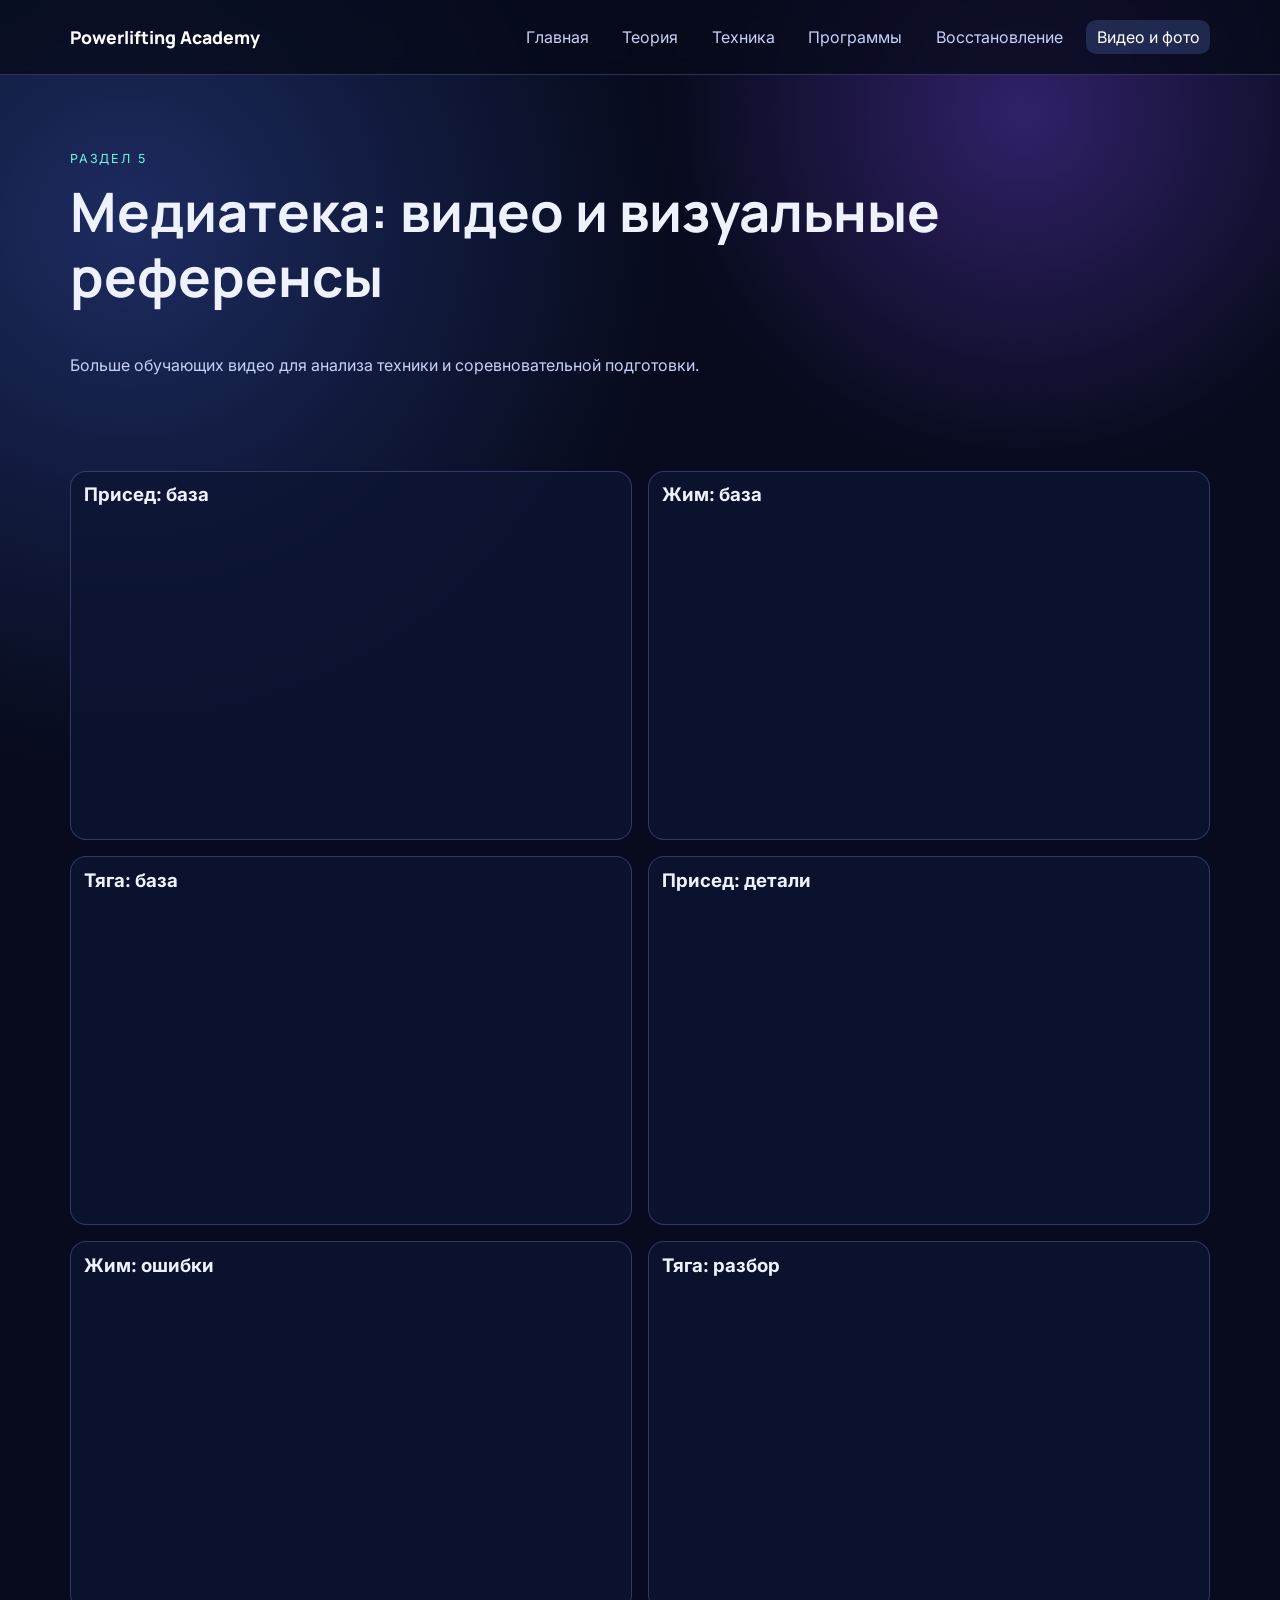
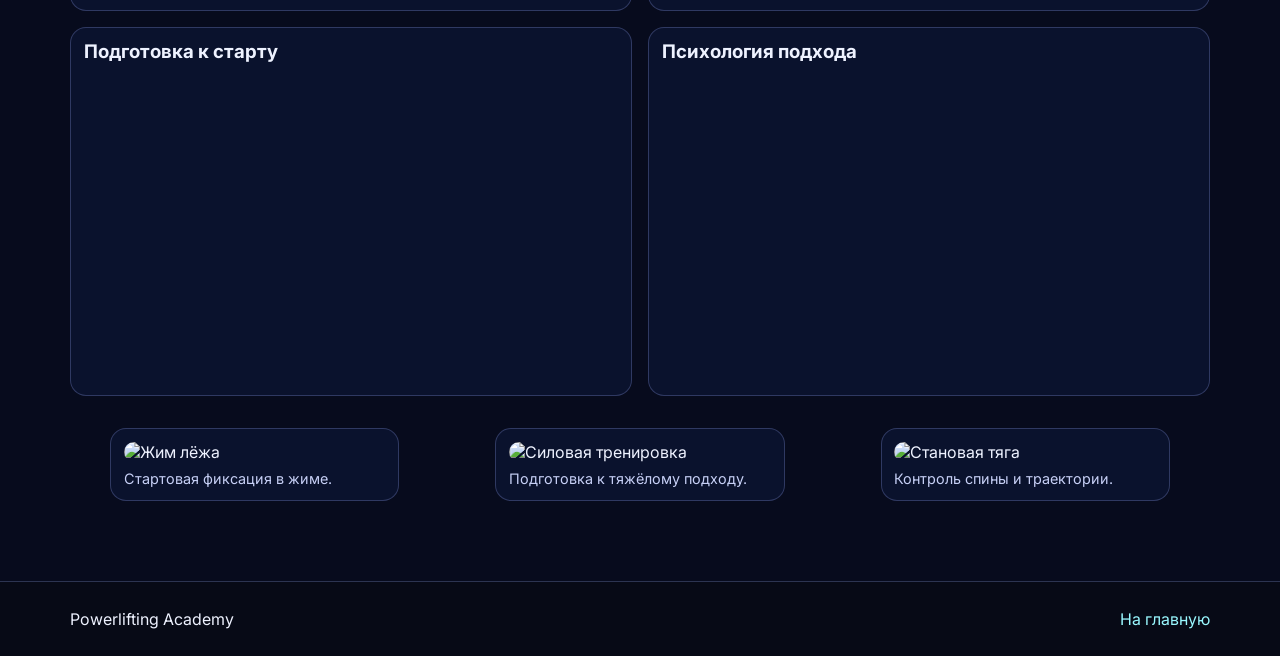
==== media.html @ afe111d2 "Transform site into colorful multi-page powerlifting guide" ====
<!doctype html>
<html lang="ru">
  <head>
    <meta charset="UTF-8" /><meta name="viewport" content="width=device-width, initial-scale=1.0" />
    <title>Powerlifting Academy — Видео и фото</title>
    <link rel="preconnect" href="https://fonts.googleapis.com" /><link rel="preconnect" href="https://fonts.gstatic.com" crossorigin />
    <link href="https://fonts.googleapis.com/css2?family=Inter:wght@400;500;600;700;800&family=Manrope:wght@700;800&display=swap" rel="stylesheet" />
    <link rel="stylesheet" href="styles.css" />
  </head>
  <body>
    <div class="bg-orb orb-1"></div><div class="bg-orb orb-3"></div>
    <header class="site-header"><div class="container nav-wrap"><a class="logo" href="index.html">Powerlifting Academy</a><button id="menuToggle" class="menu-toggle">☰</button><nav id="mainNav" class="main-nav"><a href="index.html">Главная</a><a href="theory.html">Теория</a><a href="technique.html">Техника</a><a href="programs.html">Программы</a><a href="recovery.html">Восстановление</a><a class="active" href="media.html">Видео и фото</a></nav></div></header>
    <main class="page-main"><section class="page-hero"><div class="container"><p class="eyebrow">Раздел 5</p><h1>Медиатека: видео и визуальные референсы</h1><p class="lead">Больше обучающих видео для анализа техники и соревновательной подготовки.</p></div></section>
      <section class="section"><div class="container"><div class="video-grid">
        <article class="video-card"><h3>Присед: база</h3><div class="video-wrapper"><iframe src="https://www.youtube.com/embed/aclHkVaku9U" allowfullscreen></iframe></div></article>
        <article class="video-card"><h3>Жим: база</h3><div class="video-wrapper"><iframe src="https://www.youtube.com/embed/rT7DgCr-3pg" allowfullscreen></iframe></div></article>
        <article class="video-card"><h3>Тяга: база</h3><div class="video-wrapper"><iframe src="https://www.youtube.com/embed/p2OPUi4xGrM" allowfullscreen></iframe></div></article>
        <article class="video-card"><h3>Присед: детали</h3><div class="video-wrapper"><iframe src="https://www.youtube.com/embed/Uv_DKDl7EjA" allowfullscreen></iframe></div></article>
        <article class="video-card"><h3>Жим: ошибки</h3><div class="video-wrapper"><iframe src="https://www.youtube.com/embed/vthMCtgVtFw" allowfullscreen></iframe></div></article>
        <article class="video-card"><h3>Тяга: разбор</h3><div class="video-wrapper"><iframe src="https://www.youtube.com/embed/wYREQkVtvEc" allowfullscreen></iframe></div></article>
        <article class="video-card"><h3>Подготовка к старту</h3><div class="video-wrapper"><iframe src="https://www.youtube.com/embed/J8l5v8MRTvA" allowfullscreen></iframe></div></article>
        <article class="video-card"><h3>Психология подхода</h3><div class="video-wrapper"><iframe src="https://www.youtube.com/embed/FWizDhYjGsc" allowfullscreen></iframe></div></article>
      </div>
      <div class="image-grid">
        <figure class="image-card"><img src="https://images.unsplash.com/photo-1579758629938-03607ccdbaba?auto=format&fit=crop&w=1200&q=80" alt="Жим лёжа" /><figcaption>Стартовая фиксация в жиме.</figcaption></figure>
        <figure class="image-card"><img src="https://images.unsplash.com/photo-1517836357463-d25dfeac3438?auto=format&fit=crop&w=1200&q=80" alt="Силовая тренировка" /><figcaption>Подготовка к тяжёлому подходу.</figcaption></figure>
        <figure class="image-card"><img src="https://images.unsplash.com/photo-1534258936925-c58bed479fcb?auto=format&fit=crop&w=1200&q=80" alt="Становая тяга" /><figcaption>Контроль спины и траектории.</figcaption></figure>
      </div></div></section>
    </main>
    <footer class="site-footer"><div class="container footer-wrap"><p>Powerlifting Academy</p><a href="index.html">На главную</a></div></footer><script src="script.js"></script>
  </body>
</html>
---- styles.css ----
:root {
  --bg: #070b1d;
  --bg-2: #101a3f;
  --text: #eef2ff;
  --muted: #c7d0f6;
  --line: rgba(156, 177, 255, 0.25);
  --brand: #73f5e1;
  --brand2: #a184ff;
  --brand3: #63b2ff;
  --card: rgba(13, 22, 52, 0.72);
}

* { box-sizing: border-box; }
html, body {
  margin: 0;
  padding: 0;
  font-family: Inter, system-ui, sans-serif;
  color: var(--text);
  background:
    radial-gradient(1200px circle at 10% 10%, #1d2b60 0%, transparent 45%),
    radial-gradient(900px circle at 80% 5%, #312168 0%, transparent 40%),
    var(--bg);
}

.bg-orb {
  position: fixed;
  z-index: -1;
  border-radius: 50%;
  filter: blur(30px);
  opacity: 0.45;
}
.orb-1 { width: 320px; height: 320px; background: #33d3ff; top: -90px; left: -80px; }
.orb-2 { width: 260px; height: 260px; background: #8d6dff; bottom: 8%; right: -60px; }
.orb-3 { width: 220px; height: 220px; background: #46f5a8; top: 35%; left: 72%; }

.container { width: min(1140px, 92vw); margin: 0 auto; }

.site-header {
  position: sticky;
  top: 0;
  z-index: 100;
  background: rgba(6, 10, 24, 0.75);
  backdrop-filter: blur(10px);
  border-bottom: 1px solid var(--line);
}
.nav-wrap { min-height: 74px; display: flex; align-items: center; justify-content: space-between; gap: 1rem; }
.logo { color: #fff; text-decoration: none; font-family: Manrope, Inter, sans-serif; font-size: 1.1rem; font-weight: 800; }
.main-nav { display: flex; gap: .8rem; }
.main-nav a {
  color: var(--muted);
  text-decoration: none;
  padding: .45rem .65rem;
  border-radius: 10px;
  transition: .2s;
}
.main-nav a:hover, .main-nav a.active { color: #fff; background: rgba(115, 157, 255, 0.2); }

.menu-toggle { display: none; border: 1px solid var(--line); background: transparent; color: #fff; border-radius: 10px; padding: .35rem .55rem; }

h1,h2,h3 { margin-top: 0; line-height: 1.2; }
h1 { font-size: clamp(2rem, 5vw, 3.4rem); font-family: Manrope, Inter, sans-serif; }
h2 { font-size: clamp(1.55rem, 3vw, 2.2rem); margin-bottom: 1rem; }

.hero { padding: 5.6rem 0 4rem; }
.hero-content {
  background: linear-gradient(120deg, rgba(15, 24, 55, 0.88), rgba(13, 18, 42, 0.84));
  border: 1px solid var(--line);
  border-radius: 24px;
  padding: clamp(1.2rem, 3vw, 2.2rem);
  box-shadow: 0 20px 50px rgba(0, 0, 0, 0.35);
}
.eyebrow { color: var(--brand); text-transform: uppercase; letter-spacing: 1.8px; font-size: .78rem; }
.lead { color: var(--muted); max-width: 880px; }
.hero-cta { display: flex; flex-wrap: wrap; gap: .8rem; margin: 1.2rem 0; }
.btn { text-decoration: none; border-radius: 999px; padding: .76rem 1rem; font-weight: 700; }
.btn-primary { color: #071225; background: linear-gradient(90deg, var(--brand), #8ef7ff); }
.btn-secondary { color: #fff; background: linear-gradient(90deg, var(--brand2), var(--brand3)); }

.pill-row { display: flex; flex-wrap: wrap; gap: .55rem; }
.pill-row span {
  border: 1px solid var(--line);
  background: rgba(16, 26, 63, 0.7);
  border-radius: 999px;
  padding: .4rem .65rem;
  color: #d8e3ff;
  font-size: .86rem;
}

.section { padding: 4rem 0; }
.section-soft {
  background: linear-gradient(180deg, rgba(18, 29, 67, 0.55), rgba(11, 18, 45, 0.45));
  border-top: 1px solid var(--line);
  border-bottom: 1px solid var(--line);
}

.grid { display: grid; gap: 1rem; }
.cards-2 { grid-template-columns: repeat(2, minmax(0, 1fr)); }
.cards-3 { grid-template-columns: repeat(3, minmax(0, 1fr)); }
.split { display: grid; grid-template-columns: 1.2fr 1fr; gap: 1rem; }

.card {
  background: var(--card);
  border: 1px solid var(--line);
  border-radius: 18px;
  padding: 1rem;
}
.card p, .card li { color: #d5deff; }
.card ul, .card ol { margin: 0; padding-left: 1.15rem; }
.gradient-a { background: linear-gradient(145deg, rgba(54, 130, 255, .28), rgba(22, 29, 60, .82)); }
.gradient-b { background: linear-gradient(145deg, rgba(182, 98, 255, .3), rgba(22, 29, 60, .82)); }
.gradient-c { background: linear-gradient(145deg, rgba(60, 226, 189, .28), rgba(22, 29, 60, .82)); }
.text-link { color: #8deeff; text-decoration: none; font-weight: 700; }

.page-main { padding-top: 1rem; }
.page-hero { padding: 3rem 0 1rem; }

.timeline { display: grid; grid-template-columns: repeat(2, minmax(0,1fr)); gap: .9rem; }
.timeline > div {
  border: 1px solid var(--line);
  background: rgba(15, 24, 52, 0.76);
  border-radius: 16px;
  padding: .9rem;
}

.video-grid { display: grid; grid-template-columns: repeat(2, minmax(0,1fr)); gap: 1rem; margin-bottom: 1rem; }
.video-card, .image-card { background: var(--card); border: 1px solid var(--line); border-radius: 16px; padding: .8rem; }
.video-wrapper { aspect-ratio: 16/9; overflow: hidden; border-radius: 12px; }
.video-wrapper iframe { width: 100%; height: 100%; border: 0; }
.image-grid { display: grid; grid-template-columns: repeat(3, minmax(0,1fr)); gap: 1rem; }
.image-card img { width: 100%; height: 220px; object-fit: cover; border-radius: 10px; }
.image-card figcaption { color: var(--muted); margin-top: .5rem; font-size: .9rem; }

.media-preview img { border-radius: 12px; max-width: 100%; }
.media-preview figcaption { color: var(--muted); margin-top: .5rem; }

.site-footer { border-top: 1px solid var(--line); background: rgba(7, 10, 22, .9); }
.footer-wrap { min-height: 74px; display: flex; align-items: center; justify-content: space-between; gap: .6rem; }
.footer-wrap a { color: #99f8ff; text-decoration: none; }

@media (max-width: 980px) {
  .cards-3, .image-grid { grid-template-columns: 1fr 1fr; }
  .split { grid-template-columns: 1fr; }
}
@media (max-width: 760px) {
  .menu-toggle { display: inline-flex; }
  .main-nav {
    display: none;
    position: absolute;
    top: 74px;
    left: 0;
    right: 0;
    flex-direction: column;
    background: rgba(6, 10, 24, 0.96);
    border-bottom: 1px solid var(--line);
    padding: .9rem 4vw;
  }
  .main-nav.open { display: flex; }
  .cards-2, .cards-3, .timeline, .video-grid, .image-grid { grid-template-columns: 1fr; }
  .section { padding: 3.1rem 0; }
}
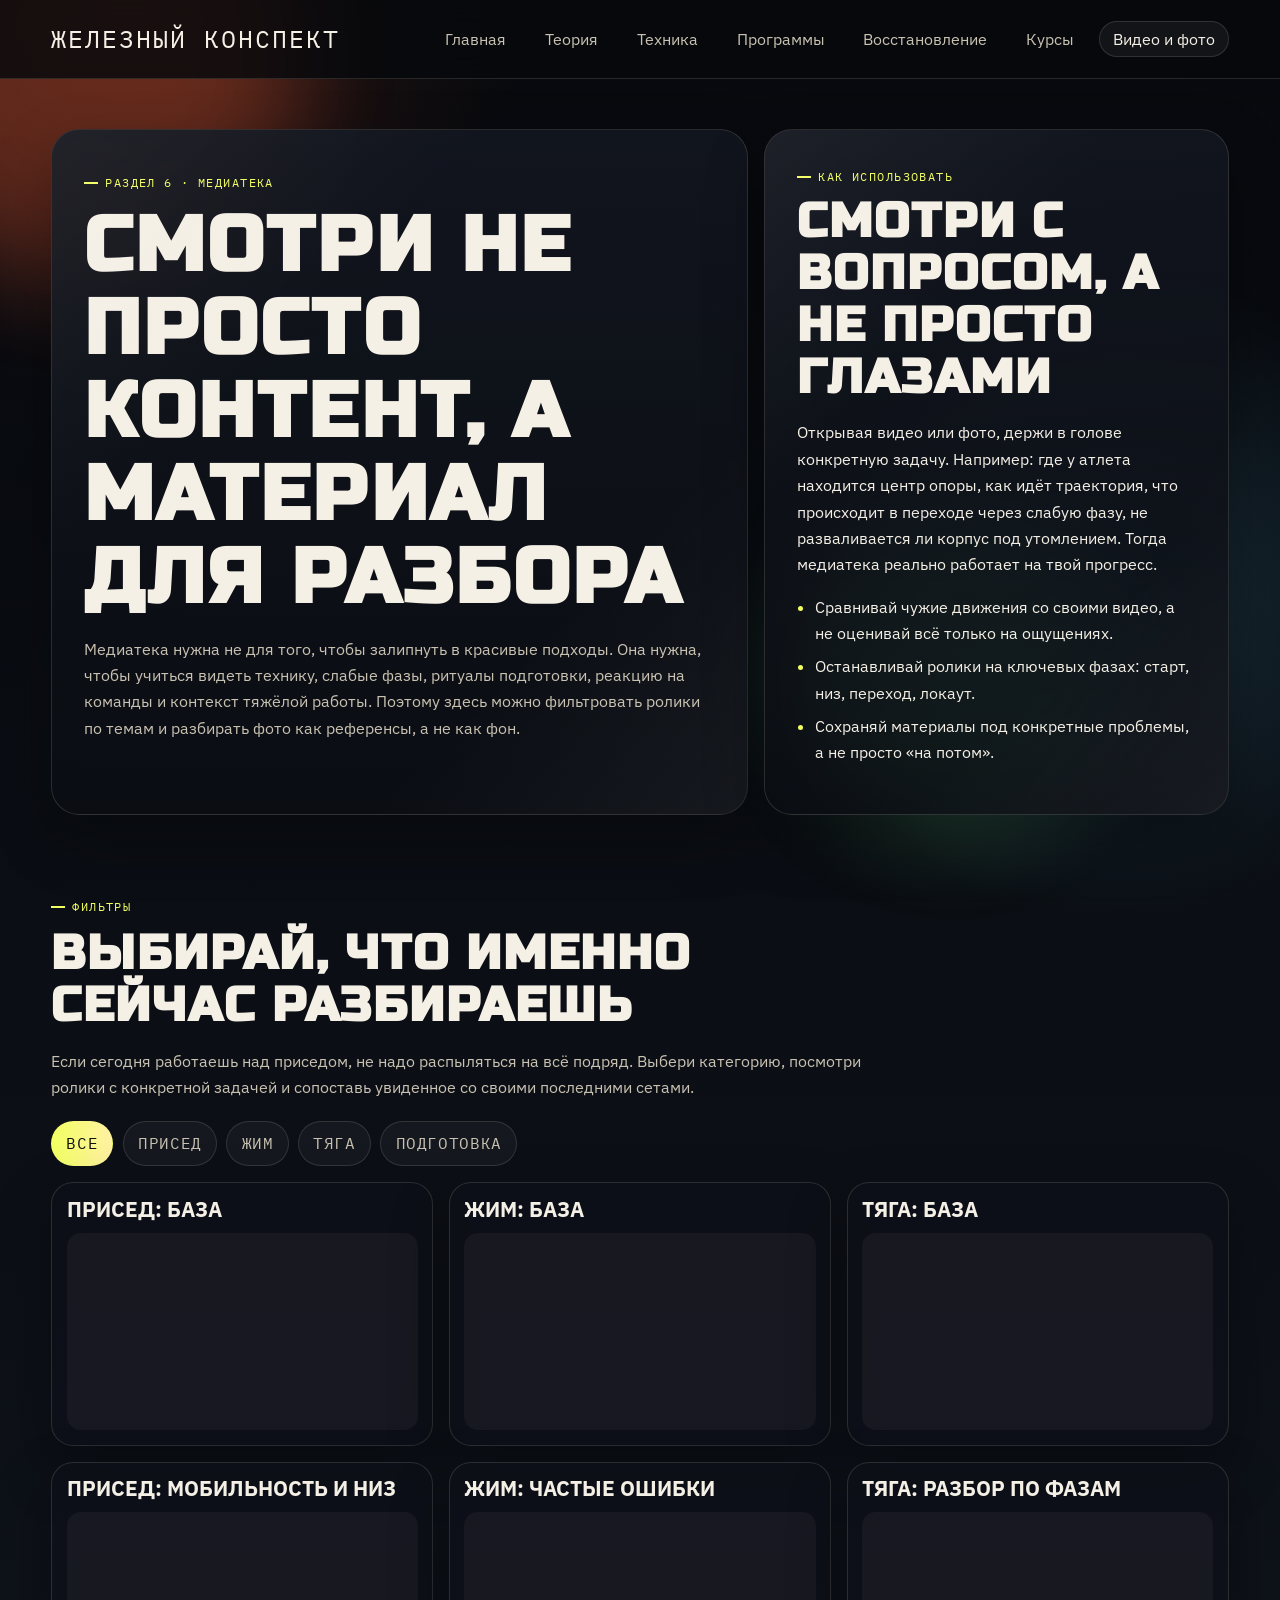
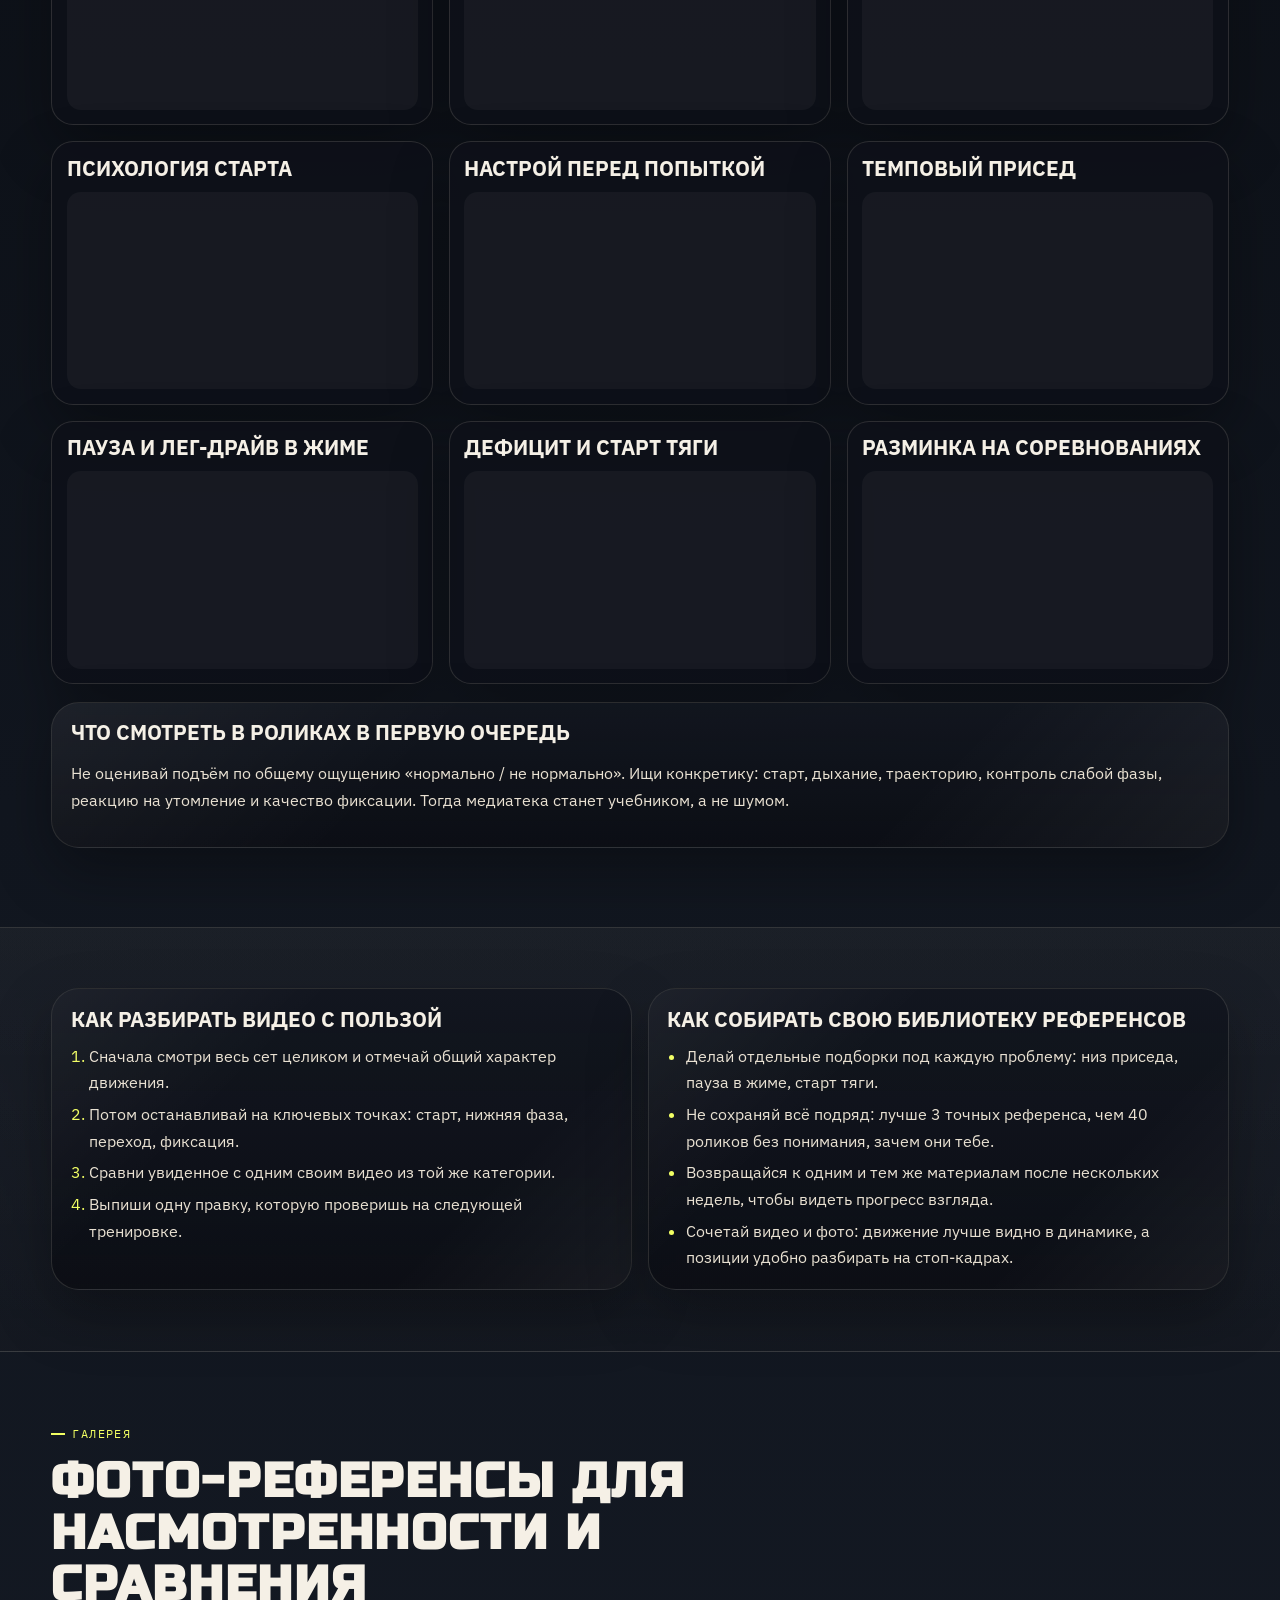
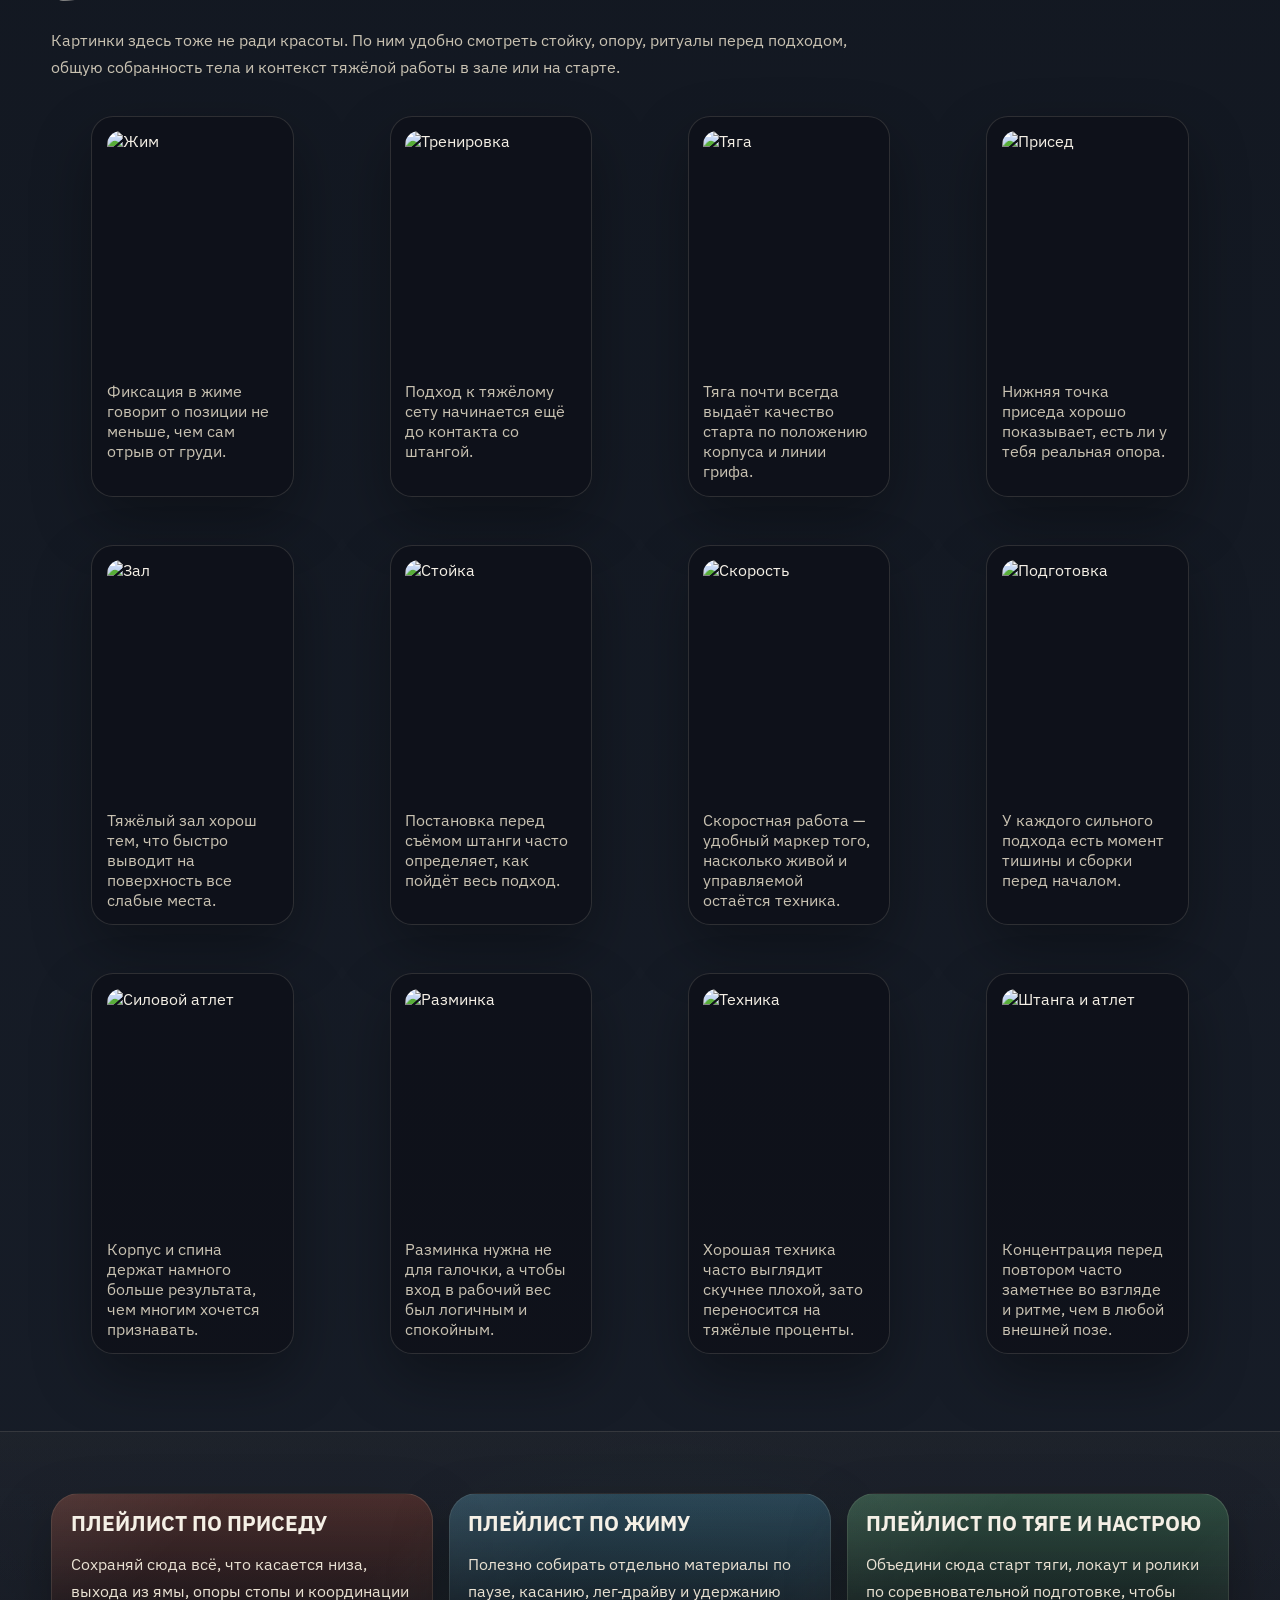
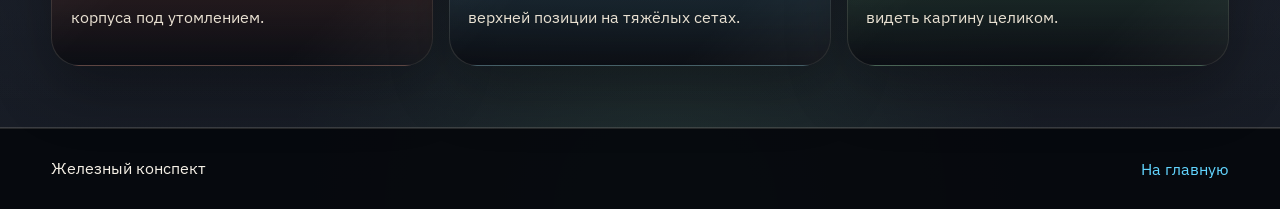
==== commit 83edbc96: "Add rich interactivity and animations across multi-page site" ====
--- a/media.html
+++ b/media.html
@@ -1,32 +1,195 @@
-<!doctype html>
+﻿<!doctype html>
 <html lang="ru">
   <head>
-    <meta charset="UTF-8" /><meta name="viewport" content="width=device-width, initial-scale=1.0" />
-    <title>Powerlifting Academy — Видео и фото</title>
-    <link rel="preconnect" href="https://fonts.googleapis.com" /><link rel="preconnect" href="https://fonts.gstatic.com" crossorigin />
-    <link href="https://fonts.googleapis.com/css2?family=Inter:wght@400;500;600;700;800&family=Manrope:wght@700;800&display=swap" rel="stylesheet" />
+    <meta charset="UTF-8" />
+    <meta name="viewport" content="width=device-width, initial-scale=1.0" />
+    <title>Железный конспект - Медиатека</title>
+    <meta
+      name="description"
+      content="Большая медиатека по пауэрлифтингу: фильтруемые видео, галерея референсов и подсказки, как смотреть материалы с пользой."
+    />
+    <link rel="preconnect" href="https://fonts.googleapis.com" />
+    <link rel="preconnect" href="https://fonts.gstatic.com" crossorigin />
+    <link
+      href="https://fonts.googleapis.com/css2?family=IBM+Plex+Mono:wght@400;500;700&family=IBM+Plex+Sans:wght@400;500;600;700&family=Russo+One&display=swap"
+      rel="stylesheet"
+    />
     <link rel="stylesheet" href="styles.css" />
   </head>
-  <body>
-    <div class="bg-orb orb-1"></div><div class="bg-orb orb-3"></div>
-    <header class="site-header"><div class="container nav-wrap"><a class="logo" href="index.html">Powerlifting Academy</a><button id="menuToggle" class="menu-toggle">☰</button><nav id="mainNav" class="main-nav"><a href="index.html">Главная</a><a href="theory.html">Теория</a><a href="technique.html">Техника</a><a href="programs.html">Программы</a><a href="recovery.html">Восстановление</a><a class="active" href="media.html">Видео и фото</a></nav></div></header>
-    <main class="page-main"><section class="page-hero"><div class="container"><p class="eyebrow">Раздел 5</p><h1>Медиатека: видео и визуальные референсы</h1><p class="lead">Больше обучающих видео для анализа техники и соревновательной подготовки.</p></div></section>
-      <section class="section"><div class="container"><div class="video-grid">
-        <article class="video-card"><h3>Присед: база</h3><div class="video-wrapper"><iframe src="https://www.youtube.com/embed/aclHkVaku9U" allowfullscreen></iframe></div></article>
-        <article class="video-card"><h3>Жим: база</h3><div class="video-wrapper"><iframe src="https://www.youtube.com/embed/rT7DgCr-3pg" allowfullscreen></iframe></div></article>
-        <article class="video-card"><h3>Тяга: база</h3><div class="video-wrapper"><iframe src="https://www.youtube.com/embed/p2OPUi4xGrM" allowfullscreen></iframe></div></article>
-        <article class="video-card"><h3>Присед: детали</h3><div class="video-wrapper"><iframe src="https://www.youtube.com/embed/Uv_DKDl7EjA" allowfullscreen></iframe></div></article>
-        <article class="video-card"><h3>Жим: ошибки</h3><div class="video-wrapper"><iframe src="https://www.youtube.com/embed/vthMCtgVtFw" allowfullscreen></iframe></div></article>
-        <article class="video-card"><h3>Тяга: разбор</h3><div class="video-wrapper"><iframe src="https://www.youtube.com/embed/wYREQkVtvEc" allowfullscreen></iframe></div></article>
-        <article class="video-card"><h3>Подготовка к старту</h3><div class="video-wrapper"><iframe src="https://www.youtube.com/embed/J8l5v8MRTvA" allowfullscreen></iframe></div></article>
-        <article class="video-card"><h3>Психология подхода</h3><div class="video-wrapper"><iframe src="https://www.youtube.com/embed/FWizDhYjGsc" allowfullscreen></iframe></div></article>
+  <body data-page="media">
+    <div class="scroll-progress" id="scrollProgress"></div>
+    <div class="bg-orb orb-1"></div>
+    <div class="bg-orb orb-3"></div>
+
+    <header class="site-header">
+      <div class="container nav-wrap">
+        <a class="logo" href="index.html">Железный конспект</a>
+        <button id="menuToggle" class="menu-toggle" aria-label="Открыть меню" aria-expanded="false">☰</button>
+        <nav id="mainNav" class="main-nav">
+          <a href="index.html">Главная</a>
+          <a href="theory.html">Теория</a>
+          <a href="technique.html">Техника</a>
+          <a href="programs.html">Программы</a>
+          <a href="recovery.html">Восстановление</a>
+          <a href="courses.html">Курсы</a>
+          <a class="active" href="media.html">Видео и фото</a>
+        </nav>
       </div>
-      <div class="image-grid">
-        <figure class="image-card"><img src="https://images.unsplash.com/photo-1579758629938-03607ccdbaba?auto=format&fit=crop&w=1200&q=80" alt="Жим лёжа" /><figcaption>Стартовая фиксация в жиме.</figcaption></figure>
-        <figure class="image-card"><img src="https://images.unsplash.com/photo-1517836357463-d25dfeac3438?auto=format&fit=crop&w=1200&q=80" alt="Силовая тренировка" /><figcaption>Подготовка к тяжёлому подходу.</figcaption></figure>
-        <figure class="image-card"><img src="https://images.unsplash.com/photo-1534258936925-c58bed479fcb?auto=format&fit=crop&w=1200&q=80" alt="Становая тяга" /><figcaption>Контроль спины и траектории.</figcaption></figure>
-      </div></div></section>
+    </header>
+
+    <main class="page-main">
+      <section class="page-hero">
+        <div class="container split-grid">
+          <div class="hero-main reveal">
+            <p class="eyebrow">РАЗДЕЛ 6 · МЕДИАТЕКА</p>
+            <h1>Смотри не просто контент, а материал для разбора</h1>
+            <p class="lead">
+              Медиатека нужна не для того, чтобы залипнуть в красивые подходы. Она нужна, чтобы учиться видеть технику,
+              слабые фазы, ритуалы подготовки, реакцию на команды и контекст тяжёлой работы. Поэтому здесь можно фильтровать
+              ролики по темам и разбирать фото как референсы, а не как фон.
+            </p>
+          </div>
+          <aside class="hero-side reveal">
+            <span class="side-label">КАК ИСПОЛЬЗОВАТЬ</span>
+            <h2>Смотри с вопросом, а не просто глазами</h2>
+            <p>
+              Открывая видео или фото, держи в голове конкретную задачу. Например: где у атлета находится центр опоры,
+              как идёт траектория, что происходит в переходе через слабую фазу, не разваливается ли корпус под утомлением.
+              Тогда медиатека реально работает на твой прогресс.
+            </p>
+            <ul class="feature-list">
+              <li>Сравнивай чужие движения со своими видео, а не оценивай всё только на ощущениях.</li>
+              <li>Останавливай ролики на ключевых фазах: старт, низ, переход, локаут.</li>
+              <li>Сохраняй материалы под конкретные проблемы, а не просто «на потом».</li>
+            </ul>
+          </aside>
+        </div>
+      </section>
+
+      <section class="section">
+        <div class="container">
+          <div class="section-intro reveal">
+            <p class="eyebrow">ФИЛЬТРЫ</p>
+            <h2>Выбирай, что именно сейчас разбираешь</h2>
+            <p class="lead">
+              Если сегодня работаешь над приседом, не надо распыляться на всё подряд. Выбери категорию, посмотри ролики с
+              конкретной задачей и сопоставь увиденное со своими последними сетами.
+            </p>
+          </div>
+
+          <div class="tab-controls reveal">
+            <button class="filter-btn active" data-filter="all">Все</button>
+            <button class="filter-btn" data-filter="squat">Присед</button>
+            <button class="filter-btn" data-filter="bench">Жим</button>
+            <button class="filter-btn" data-filter="deadlift">Тяга</button>
+            <button class="filter-btn" data-filter="mindset">Подготовка</button>
+          </div>
+
+          <div class="video-grid">
+            <article class="video-card reveal" data-cat="squat"><h3>Присед: база</h3><div class="video-wrapper"><iframe src="https://www.youtube.com/embed/aclHkVaku9U" allowfullscreen></iframe></div></article>
+            <article class="video-card reveal" data-cat="bench"><h3>Жим: база</h3><div class="video-wrapper"><iframe src="https://www.youtube.com/embed/rT7DgCr-3pg" allowfullscreen></iframe></div></article>
+            <article class="video-card reveal" data-cat="deadlift"><h3>Тяга: база</h3><div class="video-wrapper"><iframe src="https://www.youtube.com/embed/p2OPUi4xGrM" allowfullscreen></iframe></div></article>
+            <article class="video-card reveal" data-cat="squat"><h3>Присед: мобильность и низ</h3><div class="video-wrapper"><iframe src="https://www.youtube.com/embed/Uv_DKDl7EjA" allowfullscreen></iframe></div></article>
+            <article class="video-card reveal" data-cat="bench"><h3>Жим: частые ошибки</h3><div class="video-wrapper"><iframe src="https://www.youtube.com/embed/vthMCtgVtFw" allowfullscreen></iframe></div></article>
+            <article class="video-card reveal" data-cat="deadlift"><h3>Тяга: разбор по фазам</h3><div class="video-wrapper"><iframe src="https://www.youtube.com/embed/wYREQkVtvEc" allowfullscreen></iframe></div></article>
+            <article class="video-card reveal" data-cat="mindset"><h3>Психология старта</h3><div class="video-wrapper"><iframe src="https://www.youtube.com/embed/FWizDhYjGsc" allowfullscreen></iframe></div></article>
+            <article class="video-card reveal" data-cat="mindset"><h3>Настрой перед попыткой</h3><div class="video-wrapper"><iframe src="https://www.youtube.com/embed/FWizDhYjGsc" allowfullscreen></iframe></div></article>
+            <article class="video-card reveal" data-cat="squat"><h3>Темповый присед</h3><div class="video-wrapper"><iframe src="https://www.youtube.com/embed/Uv_DKDl7EjA" allowfullscreen></iframe></div></article>
+            <article class="video-card reveal" data-cat="bench"><h3>Пауза и лег-драйв в жиме</h3><div class="video-wrapper"><iframe src="https://www.youtube.com/embed/vthMCtgVtFw" allowfullscreen></iframe></div></article>
+            <article class="video-card reveal" data-cat="deadlift"><h3>Дефицит и старт тяги</h3><div class="video-wrapper"><iframe src="https://www.youtube.com/embed/wYREQkVtvEc" allowfullscreen></iframe></div></article>
+            <article class="video-card reveal" data-cat="mindset"><h3>Разминка на соревнованиях</h3><div class="video-wrapper"><iframe src="https://www.youtube.com/embed/p2OPUi4xGrM" allowfullscreen></iframe></div></article>
+          </div>
+
+          <p id="noResults" class="no-results">Для этой категории пока нет роликов.</p>
+
+          <article class="media-highlight reveal">
+            <h3>Что смотреть в роликах в первую очередь</h3>
+            <p class="muted">
+              Не оценивай подъём по общему ощущению «нормально / не нормально». Ищи конкретику: старт, дыхание, траекторию,
+              контроль слабой фазы, реакцию на утомление и качество фиксации. Тогда медиатека станет учебником, а не шумом.
+            </p>
+          </article>
+        </div>
+      </section>
+
+      <section class="section section-soft">
+        <div class="container grid cards-2">
+          <article class="card reveal">
+            <h3>Как разбирать видео с пользой</h3>
+            <ol>
+              <li>Сначала смотри весь сет целиком и отмечай общий характер движения.</li>
+              <li>Потом останавливай на ключевых точках: старт, нижняя фаза, переход, фиксация.</li>
+              <li>Сравни увиденное с одним своим видео из той же категории.</li>
+              <li>Выпиши одну правку, которую проверишь на следующей тренировке.</li>
+            </ol>
+          </article>
+          <article class="card reveal">
+            <h3>Как собирать свою библиотеку референсов</h3>
+            <ul>
+              <li>Делай отдельные подборки под каждую проблему: низ приседа, пауза в жиме, старт тяги.</li>
+              <li>Не сохраняй всё подряд: лучше 3 точных референса, чем 40 роликов без понимания, зачем они тебе.</li>
+              <li>Возвращайся к одним и тем же материалам после нескольких недель, чтобы видеть прогресс взгляда.</li>
+              <li>Сочетай видео и фото: движение лучше видно в динамике, а позиции удобно разбирать на стоп-кадрах.</li>
+            </ul>
+          </article>
+        </div>
+      </section>
+
+      <section class="section">
+        <div class="container">
+          <div class="section-intro reveal">
+            <p class="eyebrow">ГАЛЕРЕЯ</p>
+            <h2>Фото-референсы для насмотренности и сравнения</h2>
+            <p class="lead">
+              Картинки здесь тоже не ради красоты. По ним удобно смотреть стойку, опору, ритуалы перед подходом, общую
+              собранность тела и контекст тяжёлой работы в зале или на старте.
+            </p>
+          </div>
+
+          <div class="image-grid">
+            <figure class="image-card reveal"><img class="zoomable" src="https://images.unsplash.com/photo-1579758629938-03607ccdbaba?auto=format&fit=crop&w=1200&q=80" alt="Жим" /><figcaption>Фиксация в жиме говорит о позиции не меньше, чем сам отрыв от груди.</figcaption></figure>
+            <figure class="image-card reveal"><img class="zoomable" src="https://images.unsplash.com/photo-1517836357463-d25dfeac3438?auto=format&fit=crop&w=1200&q=80" alt="Тренировка" /><figcaption>Подход к тяжёлому сету начинается ещё до контакта со штангой.</figcaption></figure>
+            <figure class="image-card reveal"><img class="zoomable" src="https://images.unsplash.com/photo-1534258936925-c58bed479fcb?auto=format&fit=crop&w=1200&q=80" alt="Тяга" /><figcaption>Тяга почти всегда выдаёт качество старта по положению корпуса и линии грифа.</figcaption></figure>
+            <figure class="image-card reveal"><img class="zoomable" src="https://images.unsplash.com/photo-1549476464-37392f717541?auto=format&fit=crop&w=1200&q=80" alt="Присед" /><figcaption>Нижняя точка приседа хорошо показывает, есть ли у тебя реальная опора.</figcaption></figure>
+            <figure class="image-card reveal"><img class="zoomable" src="https://images.unsplash.com/photo-1526506118085-60ce8714f8c5?auto=format&fit=crop&w=1200&q=80" alt="Зал" /><figcaption>Тяжёлый зал хорош тем, что быстро выводит на поверхность все слабые места.</figcaption></figure>
+            <figure class="image-card reveal"><img class="zoomable" src="https://images.unsplash.com/photo-1518611012118-696072aa579a?auto=format&fit=crop&w=1200&q=80" alt="Стойка" /><figcaption>Постановка перед съёмом штанги часто определяет, как пойдёт весь подход.</figcaption></figure>
+            <figure class="image-card reveal"><img class="zoomable" src="https://images.unsplash.com/photo-1571019614242-c5c5dee9f50b?auto=format&fit=crop&w=1200&q=80" alt="Скорость" /><figcaption>Скоростная работа — удобный маркер того, насколько живой и управляемой остаётся техника.</figcaption></figure>
+            <figure class="image-card reveal"><img class="zoomable" src="https://images.unsplash.com/photo-1434682881908-b43d0467b798?auto=format&fit=crop&w=1200&q=80" alt="Подготовка" /><figcaption>У каждого сильного подхода есть момент тишины и сборки перед началом.</figcaption></figure>
+            <figure class="image-card reveal"><img class="zoomable" src="https://images.unsplash.com/photo-1571019613454-1cb2f99b2d8b?auto=format&fit=crop&w=1200&q=80" alt="Силовой атлет" /><figcaption>Корпус и спина держат намного больше результата, чем многим хочется признавать.</figcaption></figure>
+            <figure class="image-card reveal"><img class="zoomable" src="https://images.unsplash.com/photo-1517964603305-11c0f6f66012?auto=format&fit=crop&w=1200&q=80" alt="Разминка" /><figcaption>Разминка нужна не для галочки, а чтобы вход в рабочий вес был логичным и спокойным.</figcaption></figure>
+            <figure class="image-card reveal"><img class="zoomable" src="https://images.unsplash.com/photo-1517838277536-f5f99be501cd?auto=format&fit=crop&w=1200&q=80" alt="Техника" /><figcaption>Хорошая техника часто выглядит скучнее плохой, зато переносится на тяжёлые проценты.</figcaption></figure>
+            <figure class="image-card reveal"><img class="zoomable" src="https://images.unsplash.com/photo-1546483875-ad9014c88eba?auto=format&fit=crop&w=1200&q=80" alt="Штанга и атлет" /><figcaption>Концентрация перед повтором часто заметнее во взгляде и ритме, чем в любой внешней позе.</figcaption></figure>
+          </div>
+        </div>
+      </section>
+
+      <section class="section section-soft">
+        <div class="container grid cards-3">
+          <article class="card reveal gradient-a">
+            <h3>Плейлист по приседу</h3>
+            <p>Сохраняй сюда всё, что касается низа, выхода из ямы, опоры стопы и координации корпуса под утомлением.</p>
+          </article>
+          <article class="card reveal gradient-b">
+            <h3>Плейлист по жиму</h3>
+            <p>Полезно собирать отдельно материалы по паузе, касанию, лег-драйву и удержанию верхней позиции на тяжёлых сетах.</p>
+          </article>
+          <article class="card reveal gradient-c">
+            <h3>Плейлист по тяге и настрою</h3>
+            <p>Объедини сюда старт тяги, локаут и ролики по соревновательной подготовке, чтобы видеть картину целиком.</p>
+          </article>
+        </div>
+      </section>
     </main>
-    <footer class="site-footer"><div class="container footer-wrap"><p>Powerlifting Academy</p><a href="index.html">На главную</a></div></footer><script src="script.js"></script>
+
+    <footer class="site-footer">
+      <div class="container footer-wrap">
+        <p>Железный конспект</p>
+        <a href="index.html">На главную</a>
+      </div>
+    </footer>
+
+    <button id="toTopBtn" class="to-top" aria-label="Наверх">↑</button>
+    <div id="lightbox" class="lightbox" aria-hidden="true"><img id="lightboxImg" alt="preview" /></div>
+    <script src="script.js"></script>
   </body>
 </html>
--- a/styles.css
+++ b/styles.css
@@ -1,160 +1,894 @@
-:root {
-  --bg: #070b1d;
-  --bg-2: #101a3f;
-  --text: #eef2ff;
-  --muted: #c7d0f6;
-  --line: rgba(156, 177, 255, 0.25);
-  --brand: #73f5e1;
-  --brand2: #a184ff;
-  --brand3: #63b2ff;
-  --card: rgba(13, 22, 52, 0.72);
-}
-
-* { box-sizing: border-box; }
-html, body {
+﻿:root {
+  --bg-0: #07090d;
+  --bg-1: #11161f;
+  --bg-2: #171d28;
+  --paper: #f5f0e6;
+  --muted: #c9c2b2;
+  --line: rgba(255, 245, 220, 0.13);
+  --line-strong: rgba(255, 245, 220, 0.24);
+  --accent: #ff6237;
+  --accent-2: #f2ff62;
+  --accent-3: #62d5ff;
+  --accent-4: #7cff9c;
+  --panel: rgba(14, 17, 25, 0.82);
+  --panel-soft: rgba(20, 24, 34, 0.62);
+  --shadow: 0 24px 60px rgba(0, 0, 0, 0.32);
+}
+
+* {
+  box-sizing: border-box;
+}
+
+html,
+body {
   margin: 0;
   padding: 0;
-  font-family: Inter, system-ui, sans-serif;
-  color: var(--text);
+}
+
+html {
+  scroll-behavior: smooth;
+}
+
+body {
+  position: relative;
+  overflow-x: hidden;
+  font-family: 'IBM Plex Sans', 'Segoe UI', sans-serif;
+  color: var(--paper);
   background:
-    radial-gradient(1200px circle at 10% 10%, #1d2b60 0%, transparent 45%),
-    radial-gradient(900px circle at 80% 5%, #312168 0%, transparent 40%),
-    var(--bg);
+    radial-gradient(900px circle at 10% 0%, rgba(255, 98, 55, 0.16), transparent 44%),
+    radial-gradient(780px circle at 88% 12%, rgba(98, 213, 255, 0.16), transparent 42%),
+    radial-gradient(840px circle at 52% 100%, rgba(124, 255, 156, 0.12), transparent 46%),
+    linear-gradient(180deg, var(--bg-0), var(--bg-1) 48%, var(--bg-2));
+}
+
+body::before {
+  content: '';
+  position: fixed;
+  inset: 0;
+  pointer-events: none;
+  background:
+    linear-gradient(rgba(255, 255, 255, 0.03) 1px, transparent 1px),
+    linear-gradient(90deg, rgba(255, 255, 255, 0.03) 1px, transparent 1px);
+  background-size: 34px 34px;
+  mask-image: linear-gradient(180deg, rgba(0, 0, 0, 0.68), transparent 94%);
+  opacity: 0.34;
+}
+
+body::after {
+  content: '';
+  position: fixed;
+  inset: 0;
+  pointer-events: none;
+  background: linear-gradient(120deg, transparent 0%, rgba(255, 255, 255, 0.02) 48%, transparent 100%);
+  opacity: 0.3;
+}
+
+img {
+  display: block;
+  max-width: 100%;
+}
+
+iframe {
+  display: block;
+}
+
+a {
+  color: inherit;
+}
+
+p,
+li,
+label,
+summary,
+input,
+select,
+button {
+  font-size: 1rem;
+  line-height: 1.65;
+}
+
+.container {
+  width: min(1180px, 92vw);
+  margin: 0 auto;
+}
+
+.scroll-progress {
+  position: fixed;
+  inset: 0 auto auto 0;
+  width: 0;
+  height: 4px;
+  background: linear-gradient(90deg, var(--accent), var(--accent-2), var(--accent-3));
+  z-index: 140;
+  transition: width 0.08s linear;
 }
 
 .bg-orb {
   position: fixed;
+  border-radius: 50%;
+  filter: blur(50px);
+  opacity: 0.32;
+  pointer-events: none;
   z-index: -1;
-  border-radius: 50%;
-  filter: blur(30px);
-  opacity: 0.45;
-}
-.orb-1 { width: 320px; height: 320px; background: #33d3ff; top: -90px; left: -80px; }
-.orb-2 { width: 260px; height: 260px; background: #8d6dff; bottom: 8%; right: -60px; }
-.orb-3 { width: 220px; height: 220px; background: #46f5a8; top: 35%; left: 72%; }
-
-.container { width: min(1140px, 92vw); margin: 0 auto; }
+  transition: transform 0.2s linear;
+}
+
+.orb-1 {
+  top: -140px;
+  left: -120px;
+  width: 420px;
+  height: 420px;
+  background: rgba(255, 98, 55, 0.9);
+}
+
+.orb-2 {
+  top: 16%;
+  right: -120px;
+  width: 360px;
+  height: 360px;
+  background: rgba(98, 213, 255, 0.86);
+}
+
+.orb-3 {
+  bottom: 8%;
+  left: 62%;
+  width: 320px;
+  height: 320px;
+  background: rgba(124, 255, 156, 0.78);
+}
 
 .site-header {
   position: sticky;
   top: 0;
-  z-index: 100;
-  background: rgba(6, 10, 24, 0.75);
-  backdrop-filter: blur(10px);
+  z-index: 130;
   border-bottom: 1px solid var(--line);
-}
-.nav-wrap { min-height: 74px; display: flex; align-items: center; justify-content: space-between; gap: 1rem; }
-.logo { color: #fff; text-decoration: none; font-family: Manrope, Inter, sans-serif; font-size: 1.1rem; font-weight: 800; }
-.main-nav { display: flex; gap: .8rem; }
+  background: rgba(7, 9, 13, 0.82);
+  backdrop-filter: blur(14px);
+}
+
+.nav-wrap {
+  position: relative;
+  min-height: 78px;
+  display: flex;
+  align-items: center;
+  justify-content: space-between;
+  gap: 1rem;
+}
+
+.logo {
+  text-decoration: none;
+  font-family: 'Russo One', 'IBM Plex Sans', sans-serif;
+  text-transform: uppercase;
+  letter-spacing: 0.08em;
+  font-size: clamp(1.15rem, 2.6vw, 1.55rem);
+}
+
+.main-nav {
+  display: flex;
+  align-items: center;
+  gap: 0.7rem;
+}
+
 .main-nav a {
+  text-decoration: none;
   color: var(--muted);
+  border: 1px solid transparent;
+  border-radius: 999px;
+  padding: 0.46rem 0.8rem;
+  transition: 0.22s ease;
+}
+
+.main-nav a:hover,
+.main-nav a.active {
+  color: var(--paper);
+  border-color: var(--line);
+  background: rgba(255, 255, 255, 0.05);
+}
+
+.menu-toggle {
+  display: none;
+  border: 1px solid var(--line);
+  border-radius: 12px;
+  background: rgba(255, 255, 255, 0.05);
+  color: var(--paper);
+  padding: 0.34rem 0.62rem;
+  cursor: pointer;
+}
+
+h1,
+h2,
+h3 {
+  margin-top: 0;
+  margin-bottom: 0.75rem;
+  line-height: 1.08;
+  text-transform: uppercase;
+}
+
+h1,
+h2 {
+  font-family: 'Russo One', 'IBM Plex Sans', sans-serif;
+  letter-spacing: 0.04em;
+}
+
+h1 {
+  font-size: clamp(2.5rem, 6vw, 4.9rem);
+}
+
+h2 {
+  font-size: clamp(1.8rem, 4vw, 3rem);
+}
+
+h3 {
+  font-size: clamp(1.05rem, 2.5vw, 1.34rem);
+}
+
+.eyebrow,
+.side-label,
+.tiny-label,
+.pill-row span,
+.filter-btn,
+.btn,
+.logo,
+summary {
+  font-family: 'IBM Plex Mono', 'Consolas', monospace;
+}
+
+.eyebrow,
+.side-label,
+.tiny-label {
+  display: inline-flex;
+  align-items: center;
+  gap: 0.45rem;
+  margin-bottom: 0.75rem;
+  color: var(--accent-2);
+  letter-spacing: 0.12em;
+  text-transform: uppercase;
+  font-size: 0.74rem;
+}
+
+.eyebrow::before,
+.side-label::before,
+.tiny-label::before {
+  content: '';
+  width: 14px;
+  height: 2px;
+  background: currentColor;
+}
+
+.lead,
+.muted {
+  color: var(--muted);
+}
+
+.hero {
+  padding: 4.4rem 0 2.5rem;
+}
+
+.hero-shell,
+.split-grid {
+  display: grid;
+  gap: 1rem;
+  grid-template-columns: minmax(0, 1.35fr) minmax(280px, 0.9fr);
+}
+
+.hero-main,
+.hero-side,
+.card,
+.stat-card,
+.media-highlight {
+  position: relative;
+  overflow: hidden;
+  border: 1px solid var(--line);
+  border-radius: 28px;
+  background: linear-gradient(180deg, rgba(18, 22, 31, 0.94), rgba(11, 13, 19, 0.82));
+  box-shadow: var(--shadow);
+}
+
+.hero-main,
+.hero-side {
+  padding: clamp(1.2rem, 3vw, 2rem);
+}
+
+.hero-main::before,
+.hero-side::before,
+.card::before,
+.stat-card::before,
+.media-highlight::before {
+  content: '';
+  position: absolute;
+  inset: 0;
+  background: linear-gradient(135deg, rgba(255, 255, 255, 0.05), transparent 32%, transparent 72%, rgba(255, 255, 255, 0.05));
+  pointer-events: none;
+}
+
+.hero-main h1 span,
+.section-title span,
+.card h3 span {
+  color: var(--accent-2);
+}
+
+.hero-cta {
+  display: flex;
+  flex-wrap: wrap;
+  gap: 0.75rem;
+  margin: 1.25rem 0 1rem;
+}
+
+.btn {
+  display: inline-flex;
+  align-items: center;
+  justify-content: center;
+  border: 0;
+  border-radius: 999px;
   text-decoration: none;
-  padding: .45rem .65rem;
-  border-radius: 10px;
-  transition: .2s;
-}
-.main-nav a:hover, .main-nav a.active { color: #fff; background: rgba(115, 157, 255, 0.2); }
-
-.menu-toggle { display: none; border: 1px solid var(--line); background: transparent; color: #fff; border-radius: 10px; padding: .35rem .55rem; }
-
-h1,h2,h3 { margin-top: 0; line-height: 1.2; }
-h1 { font-size: clamp(2rem, 5vw, 3.4rem); font-family: Manrope, Inter, sans-serif; }
-h2 { font-size: clamp(1.55rem, 3vw, 2.2rem); margin-bottom: 1rem; }
-
-.hero { padding: 5.6rem 0 4rem; }
-.hero-content {
-  background: linear-gradient(120deg, rgba(15, 24, 55, 0.88), rgba(13, 18, 42, 0.84));
+  text-transform: uppercase;
+  letter-spacing: 0.06em;
+  font-weight: 700;
+  padding: 0.84rem 1.16rem;
+  cursor: pointer;
+  transition: transform 0.2s ease, box-shadow 0.2s ease;
+}
+
+.btn:hover {
+  transform: translateY(-2px);
+  box-shadow: 0 12px 24px rgba(0, 0, 0, 0.22);
+}
+
+.btn-primary {
+  color: #111;
+  background: linear-gradient(90deg, var(--accent-2), #fff19f);
+}
+
+.btn-secondary {
+  color: var(--paper);
+  background: linear-gradient(90deg, var(--accent), #ff8d52);
+}
+
+.btn-ghost {
+  border: 1px solid var(--line-strong);
+  background: rgba(255, 255, 255, 0.04);
+}
+
+.pill-row,
+.tag-row {
+  display: flex;
+  flex-wrap: wrap;
+  gap: 0.6rem;
+}
+
+.pill-row span,
+.tag-row span {
+  display: inline-flex;
+  align-items: center;
+  gap: 0.38rem;
   border: 1px solid var(--line);
-  border-radius: 24px;
-  padding: clamp(1.2rem, 3vw, 2.2rem);
-  box-shadow: 0 20px 50px rgba(0, 0, 0, 0.35);
-}
-.eyebrow { color: var(--brand); text-transform: uppercase; letter-spacing: 1.8px; font-size: .78rem; }
-.lead { color: var(--muted); max-width: 880px; }
-.hero-cta { display: flex; flex-wrap: wrap; gap: .8rem; margin: 1.2rem 0; }
-.btn { text-decoration: none; border-radius: 999px; padding: .76rem 1rem; font-weight: 700; }
-.btn-primary { color: #071225; background: linear-gradient(90deg, var(--brand), #8ef7ff); }
-.btn-secondary { color: #fff; background: linear-gradient(90deg, var(--brand2), var(--brand3)); }
-
-.pill-row { display: flex; flex-wrap: wrap; gap: .55rem; }
-.pill-row span {
+  border-radius: 999px;
+  padding: 0.46rem 0.74rem;
+  background: rgba(255, 255, 255, 0.04);
+  color: #f0eada;
+  font-size: 0.86rem;
+}
+
+.pill-row b {
+  color: var(--accent-3);
+}
+
+.hero-note,
+.side-quote,
+.quote-line {
   border: 1px solid var(--line);
-  background: rgba(16, 26, 63, 0.7);
-  border-radius: 999px;
-  padding: .4rem .65rem;
-  color: #d8e3ff;
-  font-size: .86rem;
-}
-
-.section { padding: 4rem 0; }
+  border-radius: 20px;
+  padding: 0.95rem 1rem;
+  background: rgba(255, 255, 255, 0.04);
+}
+
+.hero-note {
+  margin-top: 1rem;
+  color: #f4efde;
+  transition: opacity 0.24s ease, transform 0.24s ease;
+}
+
+.hero-note.is-swapping {
+  opacity: 0.5;
+  transform: translateY(4px);
+}
+
+.side-quote {
+  margin-top: 1rem;
+  color: var(--accent-3);
+}
+
+.page-main {
+  padding-top: 0.6rem;
+}
+
+.page-hero {
+  padding: 2.5rem 0 0.6rem;
+}
+
+.section {
+  padding: 3.8rem 0;
+}
+
 .section-soft {
-  background: linear-gradient(180deg, rgba(18, 29, 67, 0.55), rgba(11, 18, 45, 0.45));
+  position: relative;
   border-top: 1px solid var(--line);
   border-bottom: 1px solid var(--line);
-}
-
-.grid { display: grid; gap: 1rem; }
-.cards-2 { grid-template-columns: repeat(2, minmax(0, 1fr)); }
-.cards-3 { grid-template-columns: repeat(3, minmax(0, 1fr)); }
-.split { display: grid; grid-template-columns: 1.2fr 1fr; gap: 1rem; }
-
-.card {
-  background: var(--card);
+  background:
+    linear-gradient(180deg, rgba(255, 255, 255, 0.04), rgba(255, 255, 255, 0.02)),
+    linear-gradient(180deg, rgba(18, 22, 31, 0.48), rgba(11, 13, 19, 0.3));
+}
+
+.section-intro {
+  max-width: 840px;
+  margin-bottom: 1.25rem;
+}
+
+.grid {
+  display: grid;
+  gap: 1rem;
+}
+
+.cards-2 {
+  grid-template-columns: repeat(2, minmax(0, 1fr));
+}
+
+.cards-3 {
+  grid-template-columns: repeat(3, minmax(0, 1fr));
+}
+
+.cards-4,
+.stats-grid {
+  display: grid;
+  gap: 1rem;
+  grid-template-columns: repeat(4, minmax(0, 1fr));
+}
+
+.card,
+.stat-card,
+.media-highlight {
+  padding: 1.15rem;
+}
+
+.card p,
+.card li,
+.stat-card p,
+.media-highlight p,
+details p,
+label,
+summary {
+  color: #e9e1d2;
+}
+
+.card ul,
+.card ol,
+.stat-card ul,
+.stat-card ol {
+  margin: 0;
+  padding-left: 1.15rem;
+}
+
+.card li + li,
+.stat-card li + li,
+.faq-list details p,
+.timeline-item li + li {
+  margin-top: 0.34rem;
+}
+
+.gradient-a {
+  background: linear-gradient(180deg, rgba(255, 98, 55, 0.2), rgba(11, 13, 19, 0.92));
+}
+
+.gradient-b {
+  background: linear-gradient(180deg, rgba(98, 213, 255, 0.2), rgba(11, 13, 19, 0.92));
+}
+
+.gradient-c {
+  background: linear-gradient(180deg, rgba(124, 255, 156, 0.2), rgba(11, 13, 19, 0.92));
+}
+
+.gradient-d {
+  background: linear-gradient(180deg, rgba(242, 255, 98, 0.14), rgba(11, 13, 19, 0.92));
+}
+
+.stack-form {
+  display: grid;
+  gap: 0.75rem;
+}
+
+.stack-form label {
+  display: grid;
+  gap: 0.36rem;
+}
+
+.stack-form input,
+.stack-form select {
+  width: 100%;
   border: 1px solid var(--line);
+  border-radius: 14px;
+  padding: 0.78rem 0.82rem;
+  background: rgba(255, 255, 255, 0.05);
+  color: var(--paper);
+}
+
+.stack-form input:focus,
+.stack-form select:focus {
+  outline: 2px solid rgba(98, 213, 255, 0.32);
+  outline-offset: 1px;
+}
+
+.tab-controls {
+  display: flex;
+  flex-wrap: wrap;
+  gap: 0.6rem;
+  margin-bottom: 1rem;
+}
+
+.filter-btn {
+  border: 1px solid var(--line);
+  border-radius: 999px;
+  padding: 0.54rem 0.88rem;
+  background: rgba(255, 255, 255, 0.04);
+  color: var(--muted);
+  text-transform: uppercase;
+  letter-spacing: 0.04em;
+  cursor: pointer;
+  transition: 0.22s ease;
+}
+
+.filter-btn.active,
+.filter-btn:hover {
+  color: #111;
+  border-color: transparent;
+  background: linear-gradient(90deg, var(--accent-2), #fff1a2);
+}
+
+.tab-panel {
+  display: none;
+}
+
+.tab-panel.active {
+  display: block;
+  animation: fadeUp 0.4s ease;
+}
+
+.feature-list {
+  display: grid;
+  gap: 0.42rem;
+  padding-left: 1.12rem;
+}
+
+.feature-list li::marker,
+.card ul li::marker,
+.card ol li::marker {
+  color: var(--accent-2);
+}
+
+.data-grid,
+.quote-grid,
+.timeline,
+.route-grid,
+.info-grid {
+  display: grid;
+  gap: 1rem;
+}
+
+.data-grid,
+.route-grid {
+  grid-template-columns: repeat(3, minmax(0, 1fr));
+}
+
+.quote-grid,
+.info-grid {
+  grid-template-columns: repeat(2, minmax(0, 1fr));
+}
+
+.timeline {
+  grid-template-columns: repeat(4, minmax(0, 1fr));
+}
+
+.timeline-item {
+  position: relative;
+  min-height: 100%;
+}
+
+.timeline-item strong,
+.stat-card strong {
+  display: inline-block;
+  margin-bottom: 0.75rem;
+  font-family: 'Russo One', 'IBM Plex Sans', sans-serif;
+  letter-spacing: 0.04em;
+}
+
+.stat-card strong {
+  font-size: clamp(1.8rem, 4vw, 2.5rem);
+  color: var(--accent-2);
+}
+
+.timeline-item strong {
+  font-size: 1.08rem;
+}
+
+.timeline-item .tiny-label {
+  color: var(--accent-3);
+}
+
+.check-grid {
+  display: grid;
+  grid-template-columns: repeat(2, minmax(0, 1fr));
+  gap: 0.7rem;
+}
+
+.check-grid label {
+  display: flex;
+  gap: 0.55rem;
+  align-items: flex-start;
+  border: 1px solid var(--line);
+  border-radius: 16px;
+  padding: 0.78rem 0.82rem;
+  background: rgba(255, 255, 255, 0.04);
+}
+
+.check-grid input {
+  margin-top: 0.28rem;
+}
+
+.video-grid {
+  display: grid;
+  grid-template-columns: repeat(3, minmax(0, 1fr));
+  gap: 1rem;
+}
+
+.video-grid.video-grid-compact {
+  grid-template-columns: repeat(2, minmax(0, 1fr));
+}
+
+.video-card,
+.image-card,
+.note-tile,
+.quote-tile {
+  border: 1px solid var(--line);
+  border-radius: 22px;
+  background: var(--panel);
+  box-shadow: var(--shadow);
+}
+
+.video-card,
+.image-card,
+.note-tile,
+.quote-tile {
+  padding: 0.9rem;
+}
+
+.video-wrapper {
+  aspect-ratio: 16 / 9;
+  overflow: hidden;
+  border-radius: 14px;
+  background: rgba(255, 255, 255, 0.04);
+}
+
+.video-wrapper iframe {
+  width: 100%;
+  height: 100%;
+  border: 0;
+}
+
+.image-grid {
+  display: grid;
+  grid-template-columns: repeat(4, minmax(0, 1fr));
+  gap: 1rem;
+}
+
+.image-card img {
+  width: 100%;
+  height: 240px;
+  object-fit: cover;
+  border-radius: 14px;
+  cursor: zoom-in;
+}
+
+.image-card figcaption {
+  margin-top: 0.62rem;
+  color: var(--muted);
+}
+
+.media-highlight {
+  margin: 1.1rem 0;
+}
+
+.no-results {
+  display: none;
+  margin-top: 0.7rem;
+  color: #ffd8bf;
+}
+
+.no-results.show {
+  display: block;
+}
+
+.faq-list {
+  display: grid;
+  gap: 0.9rem;
+}
+
+details.card summary {
+  cursor: pointer;
+  color: var(--paper);
+}
+
+details[open] summary {
+  margin-bottom: 0.75rem;
+}
+
+.reveal {
+  opacity: 0;
+  transform: translateY(24px) scale(0.985);
+  transition: 0.58s ease;
+}
+
+.reveal.visible {
+  opacity: 1;
+  transform: translateY(0) scale(1);
+}
+
+.to-top {
+  position: fixed;
+  right: 18px;
+  bottom: 18px;
+  width: 46px;
+  height: 46px;
+  border: 1px solid var(--line);
+  border-radius: 50%;
+  color: var(--paper);
+  background: rgba(7, 9, 13, 0.88);
+  cursor: pointer;
+  opacity: 0;
+  pointer-events: none;
+  z-index: 120;
+  transition: 0.24s ease;
+}
+
+.to-top.show {
+  opacity: 1;
+  pointer-events: auto;
+}
+
+.lightbox {
+  position: fixed;
+  inset: 0;
+  display: grid;
+  place-items: center;
+  background: rgba(0, 0, 0, 0.88);
+  opacity: 0;
+  pointer-events: none;
+  z-index: 150;
+  transition: 0.2s ease;
+}
+
+.lightbox.show {
+  opacity: 1;
+  pointer-events: auto;
+}
+
+.lightbox img {
+  max-width: min(94vw, 1180px);
+  max-height: 88vh;
   border-radius: 18px;
-  padding: 1rem;
-}
-.card p, .card li { color: #d5deff; }
-.card ul, .card ol { margin: 0; padding-left: 1.15rem; }
-.gradient-a { background: linear-gradient(145deg, rgba(54, 130, 255, .28), rgba(22, 29, 60, .82)); }
-.gradient-b { background: linear-gradient(145deg, rgba(182, 98, 255, .3), rgba(22, 29, 60, .82)); }
-.gradient-c { background: linear-gradient(145deg, rgba(60, 226, 189, .28), rgba(22, 29, 60, .82)); }
-.text-link { color: #8deeff; text-decoration: none; font-weight: 700; }
-
-.page-main { padding-top: 1rem; }
-.page-hero { padding: 3rem 0 1rem; }
-
-.timeline { display: grid; grid-template-columns: repeat(2, minmax(0,1fr)); gap: .9rem; }
-.timeline > div {
-  border: 1px solid var(--line);
-  background: rgba(15, 24, 52, 0.76);
-  border-radius: 16px;
-  padding: .9rem;
-}
-
-.video-grid { display: grid; grid-template-columns: repeat(2, minmax(0,1fr)); gap: 1rem; margin-bottom: 1rem; }
-.video-card, .image-card { background: var(--card); border: 1px solid var(--line); border-radius: 16px; padding: .8rem; }
-.video-wrapper { aspect-ratio: 16/9; overflow: hidden; border-radius: 12px; }
-.video-wrapper iframe { width: 100%; height: 100%; border: 0; }
-.image-grid { display: grid; grid-template-columns: repeat(3, minmax(0,1fr)); gap: 1rem; }
-.image-card img { width: 100%; height: 220px; object-fit: cover; border-radius: 10px; }
-.image-card figcaption { color: var(--muted); margin-top: .5rem; font-size: .9rem; }
-
-.media-preview img { border-radius: 12px; max-width: 100%; }
-.media-preview figcaption { color: var(--muted); margin-top: .5rem; }
-
-.site-footer { border-top: 1px solid var(--line); background: rgba(7, 10, 22, .9); }
-.footer-wrap { min-height: 74px; display: flex; align-items: center; justify-content: space-between; gap: .6rem; }
-.footer-wrap a { color: #99f8ff; text-decoration: none; }
-
-@media (max-width: 980px) {
-  .cards-3, .image-grid { grid-template-columns: 1fr 1fr; }
-  .split { grid-template-columns: 1fr; }
-}
+  border: 1px solid rgba(255, 255, 255, 0.22);
+}
+
+.site-footer {
+  border-top: 1px solid var(--line);
+  background: rgba(6, 8, 12, 0.92);
+}
+
+.footer-wrap {
+  min-height: 80px;
+  display: flex;
+  align-items: center;
+  justify-content: space-between;
+  gap: 1rem;
+}
+
+.footer-wrap a {
+  text-decoration: none;
+  color: var(--accent-3);
+}
+
+@keyframes fadeUp {
+  from {
+    opacity: 0;
+    transform: translateY(12px);
+  }
+
+  to {
+    opacity: 1;
+    transform: translateY(0);
+  }
+}
+
+@media (max-width: 1120px) {
+  .hero-shell,
+  .split-grid,
+  .cards-4,
+  .stats-grid,
+  .timeline,
+  .image-grid {
+    grid-template-columns: repeat(2, minmax(0, 1fr));
+  }
+
+  .video-grid,
+  .cards-3,
+  .data-grid,
+  .route-grid {
+    grid-template-columns: repeat(2, minmax(0, 1fr));
+  }
+}
+
 @media (max-width: 760px) {
-  .menu-toggle { display: inline-flex; }
+  .menu-toggle {
+    display: inline-flex;
+  }
+
   .main-nav {
     display: none;
     position: absolute;
-    top: 74px;
+    top: 78px;
     left: 0;
     right: 0;
     flex-direction: column;
-    background: rgba(6, 10, 24, 0.96);
+    align-items: flex-start;
+    padding: 0.9rem 4vw 1rem;
+    background: rgba(7, 9, 13, 0.97);
     border-bottom: 1px solid var(--line);
-    padding: .9rem 4vw;
-  }
-  .main-nav.open { display: flex; }
-  .cards-2, .cards-3, .timeline, .video-grid, .image-grid { grid-template-columns: 1fr; }
-  .section { padding: 3.1rem 0; }
-}
+  }
+
+  .main-nav.open {
+    display: flex;
+  }
+
+  .hero,
+  .section {
+    padding: 3rem 0;
+  }
+
+  .hero-shell,
+  .split-grid,
+  .cards-2,
+  .cards-3,
+  .cards-4,
+  .stats-grid,
+  .timeline,
+  .data-grid,
+  .quote-grid,
+  .route-grid,
+  .info-grid,
+  .video-grid,
+  .video-grid.video-grid-compact,
+  .image-grid,
+  .check-grid {
+    grid-template-columns: 1fr;
+  }
+
+  .hero-main,
+  .hero-side,
+  .card,
+  .stat-card,
+  .media-highlight {
+    border-radius: 22px;
+  }
+
+  .footer-wrap {
+    flex-direction: column;
+    justify-content: center;
+    text-align: center;
+    padding: 1rem 0;
+  }
+}
+
+@media (prefers-reduced-motion: reduce) {
+  * {
+    animation: none !important;
+    transition: none !important;
+    scroll-behavior: auto !important;
+  }
+}
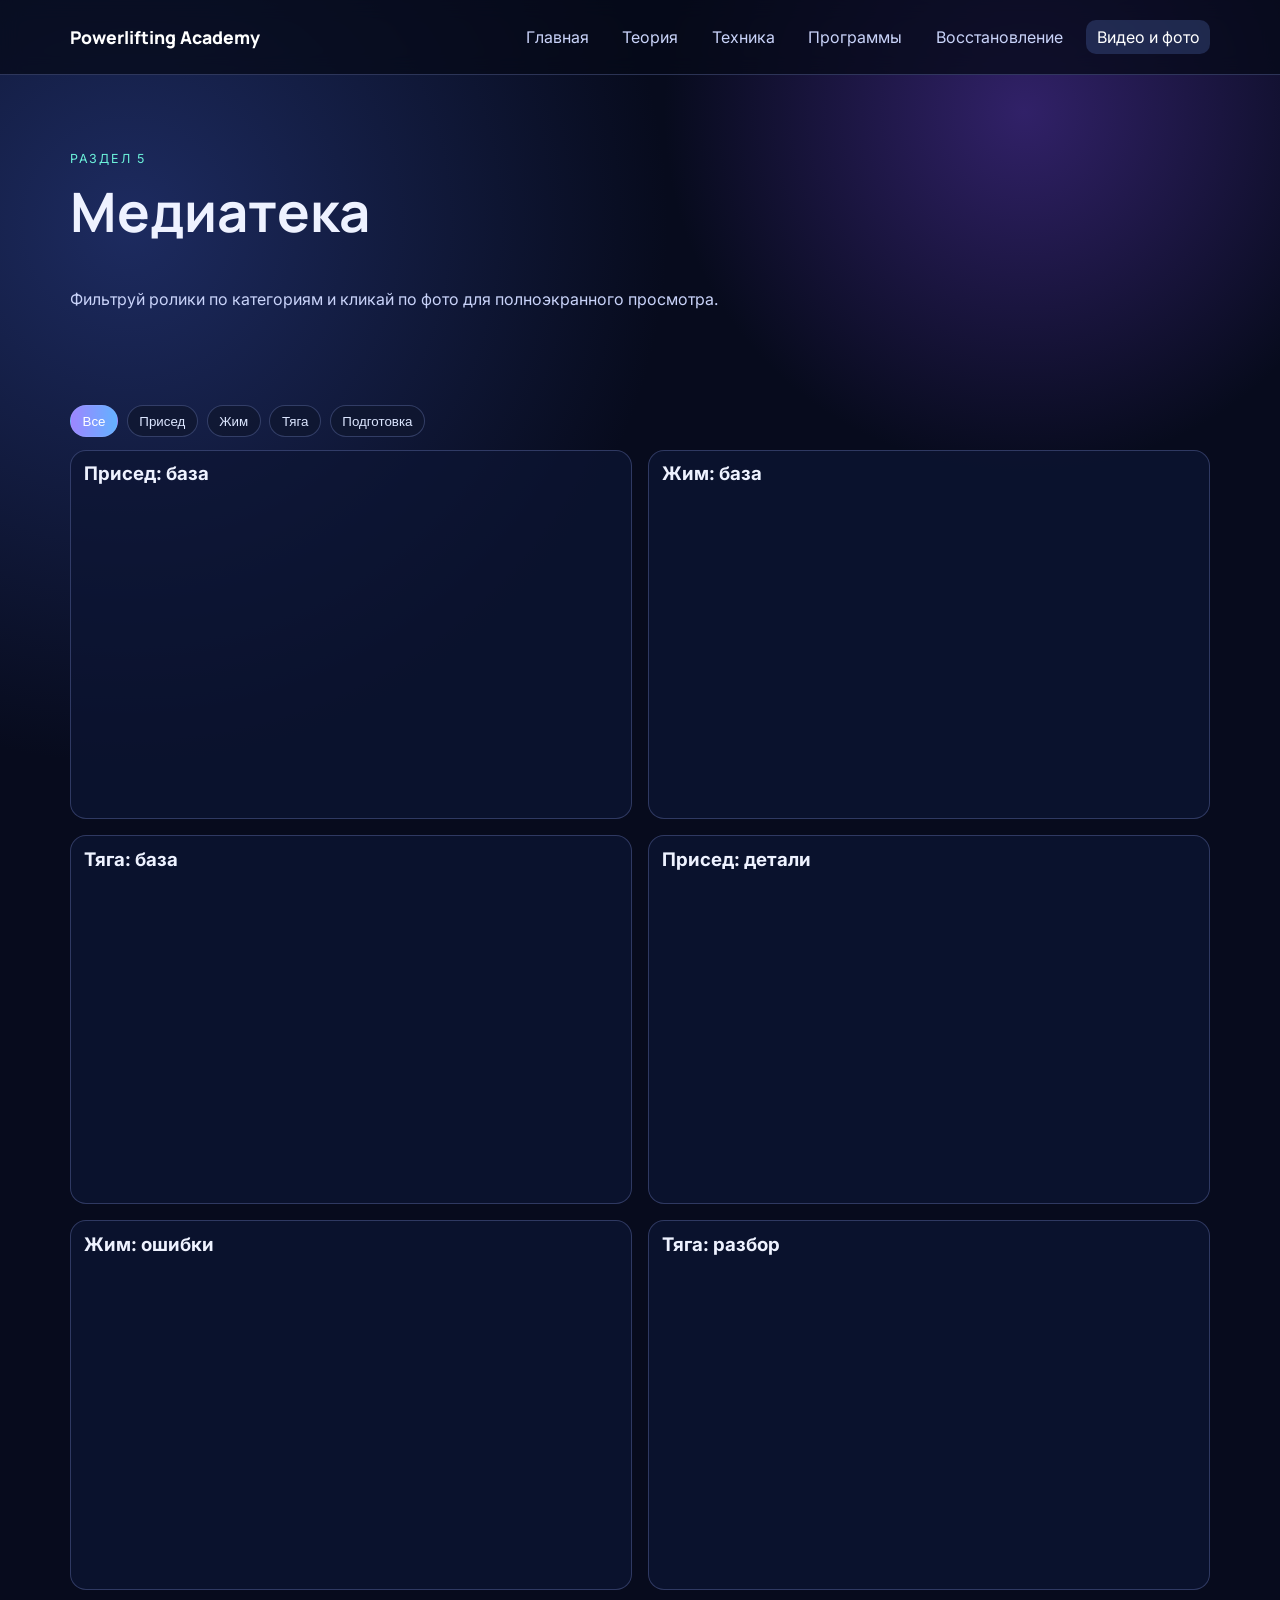
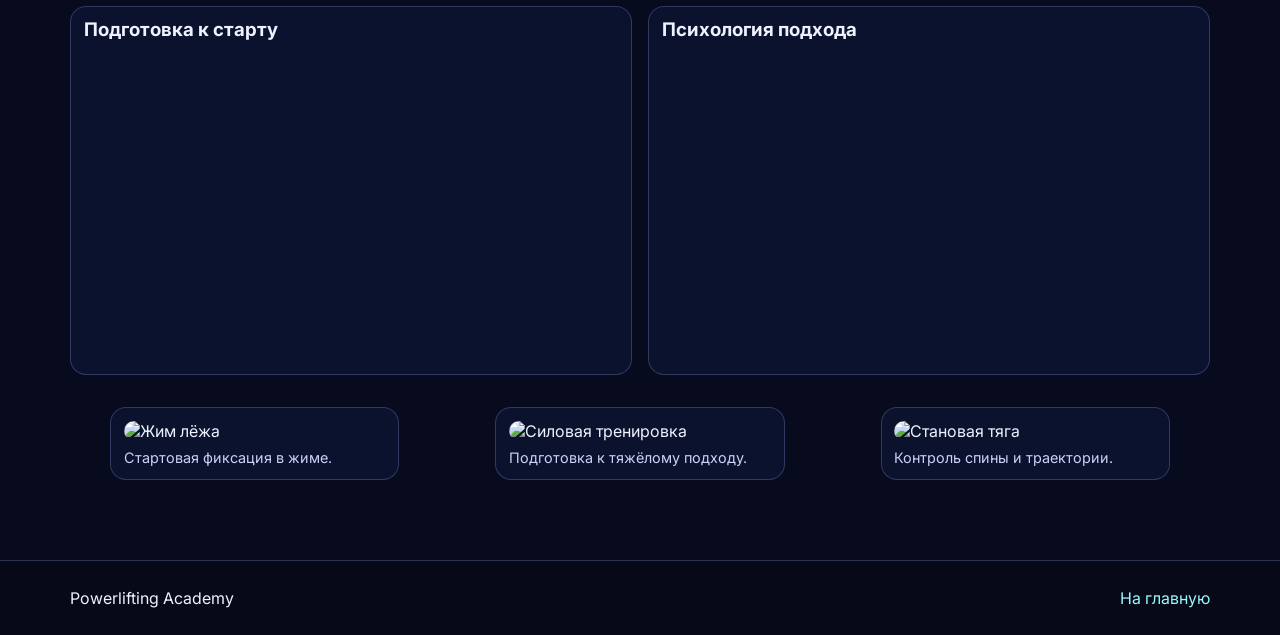
==== commit e9266665: "Add rich interactivity and animations across multi-page site" ====
--- a/media.html
+++ b/media.html
@@ -1,195 +1,22 @@
-﻿<!doctype html>
-<html lang="ru">
-  <head>
-    <meta charset="UTF-8" />
-    <meta name="viewport" content="width=device-width, initial-scale=1.0" />
-    <title>Железный конспект - Медиатека</title>
-    <meta
-      name="description"
-      content="Большая медиатека по пауэрлифтингу: фильтруемые видео, галерея референсов и подсказки, как смотреть материалы с пользой."
-    />
-    <link rel="preconnect" href="https://fonts.googleapis.com" />
-    <link rel="preconnect" href="https://fonts.gstatic.com" crossorigin />
-    <link
-      href="https://fonts.googleapis.com/css2?family=IBM+Plex+Mono:wght@400;500;700&family=IBM+Plex+Sans:wght@400;500;600;700&family=Russo+One&display=swap"
-      rel="stylesheet"
-    />
-    <link rel="stylesheet" href="styles.css" />
-  </head>
-  <body data-page="media">
-    <div class="scroll-progress" id="scrollProgress"></div>
-    <div class="bg-orb orb-1"></div>
-    <div class="bg-orb orb-3"></div>
-
-    <header class="site-header">
-      <div class="container nav-wrap">
-        <a class="logo" href="index.html">Железный конспект</a>
-        <button id="menuToggle" class="menu-toggle" aria-label="Открыть меню" aria-expanded="false">☰</button>
-        <nav id="mainNav" class="main-nav">
-          <a href="index.html">Главная</a>
-          <a href="theory.html">Теория</a>
-          <a href="technique.html">Техника</a>
-          <a href="programs.html">Программы</a>
-          <a href="recovery.html">Восстановление</a>
-          <a href="courses.html">Курсы</a>
-          <a class="active" href="media.html">Видео и фото</a>
-        </nav>
-      </div>
-    </header>
-
-    <main class="page-main">
-      <section class="page-hero">
-        <div class="container split-grid">
-          <div class="hero-main reveal">
-            <p class="eyebrow">РАЗДЕЛ 6 · МЕДИАТЕКА</p>
-            <h1>Смотри не просто контент, а материал для разбора</h1>
-            <p class="lead">
-              Медиатека нужна не для того, чтобы залипнуть в красивые подходы. Она нужна, чтобы учиться видеть технику,
-              слабые фазы, ритуалы подготовки, реакцию на команды и контекст тяжёлой работы. Поэтому здесь можно фильтровать
-              ролики по темам и разбирать фото как референсы, а не как фон.
-            </p>
-          </div>
-          <aside class="hero-side reveal">
-            <span class="side-label">КАК ИСПОЛЬЗОВАТЬ</span>
-            <h2>Смотри с вопросом, а не просто глазами</h2>
-            <p>
-              Открывая видео или фото, держи в голове конкретную задачу. Например: где у атлета находится центр опоры,
-              как идёт траектория, что происходит в переходе через слабую фазу, не разваливается ли корпус под утомлением.
-              Тогда медиатека реально работает на твой прогресс.
-            </p>
-            <ul class="feature-list">
-              <li>Сравнивай чужие движения со своими видео, а не оценивай всё только на ощущениях.</li>
-              <li>Останавливай ролики на ключевых фазах: старт, низ, переход, локаут.</li>
-              <li>Сохраняй материалы под конкретные проблемы, а не просто «на потом».</li>
-            </ul>
-          </aside>
-        </div>
-      </section>
-
-      <section class="section">
-        <div class="container">
-          <div class="section-intro reveal">
-            <p class="eyebrow">ФИЛЬТРЫ</p>
-            <h2>Выбирай, что именно сейчас разбираешь</h2>
-            <p class="lead">
-              Если сегодня работаешь над приседом, не надо распыляться на всё подряд. Выбери категорию, посмотри ролики с
-              конкретной задачей и сопоставь увиденное со своими последними сетами.
-            </p>
-          </div>
-
-          <div class="tab-controls reveal">
-            <button class="filter-btn active" data-filter="all">Все</button>
-            <button class="filter-btn" data-filter="squat">Присед</button>
-            <button class="filter-btn" data-filter="bench">Жим</button>
-            <button class="filter-btn" data-filter="deadlift">Тяга</button>
-            <button class="filter-btn" data-filter="mindset">Подготовка</button>
-          </div>
-
-          <div class="video-grid">
-            <article class="video-card reveal" data-cat="squat"><h3>Присед: база</h3><div class="video-wrapper"><iframe src="https://www.youtube.com/embed/aclHkVaku9U" allowfullscreen></iframe></div></article>
-            <article class="video-card reveal" data-cat="bench"><h3>Жим: база</h3><div class="video-wrapper"><iframe src="https://www.youtube.com/embed/rT7DgCr-3pg" allowfullscreen></iframe></div></article>
-            <article class="video-card reveal" data-cat="deadlift"><h3>Тяга: база</h3><div class="video-wrapper"><iframe src="https://www.youtube.com/embed/p2OPUi4xGrM" allowfullscreen></iframe></div></article>
-            <article class="video-card reveal" data-cat="squat"><h3>Присед: мобильность и низ</h3><div class="video-wrapper"><iframe src="https://www.youtube.com/embed/Uv_DKDl7EjA" allowfullscreen></iframe></div></article>
-            <article class="video-card reveal" data-cat="bench"><h3>Жим: частые ошибки</h3><div class="video-wrapper"><iframe src="https://www.youtube.com/embed/vthMCtgVtFw" allowfullscreen></iframe></div></article>
-            <article class="video-card reveal" data-cat="deadlift"><h3>Тяга: разбор по фазам</h3><div class="video-wrapper"><iframe src="https://www.youtube.com/embed/wYREQkVtvEc" allowfullscreen></iframe></div></article>
-            <article class="video-card reveal" data-cat="mindset"><h3>Психология старта</h3><div class="video-wrapper"><iframe src="https://www.youtube.com/embed/FWizDhYjGsc" allowfullscreen></iframe></div></article>
-            <article class="video-card reveal" data-cat="mindset"><h3>Настрой перед попыткой</h3><div class="video-wrapper"><iframe src="https://www.youtube.com/embed/FWizDhYjGsc" allowfullscreen></iframe></div></article>
-            <article class="video-card reveal" data-cat="squat"><h3>Темповый присед</h3><div class="video-wrapper"><iframe src="https://www.youtube.com/embed/Uv_DKDl7EjA" allowfullscreen></iframe></div></article>
-            <article class="video-card reveal" data-cat="bench"><h3>Пауза и лег-драйв в жиме</h3><div class="video-wrapper"><iframe src="https://www.youtube.com/embed/vthMCtgVtFw" allowfullscreen></iframe></div></article>
-            <article class="video-card reveal" data-cat="deadlift"><h3>Дефицит и старт тяги</h3><div class="video-wrapper"><iframe src="https://www.youtube.com/embed/wYREQkVtvEc" allowfullscreen></iframe></div></article>
-            <article class="video-card reveal" data-cat="mindset"><h3>Разминка на соревнованиях</h3><div class="video-wrapper"><iframe src="https://www.youtube.com/embed/p2OPUi4xGrM" allowfullscreen></iframe></div></article>
-          </div>
-
-          <p id="noResults" class="no-results">Для этой категории пока нет роликов.</p>
-
-          <article class="media-highlight reveal">
-            <h3>Что смотреть в роликах в первую очередь</h3>
-            <p class="muted">
-              Не оценивай подъём по общему ощущению «нормально / не нормально». Ищи конкретику: старт, дыхание, траекторию,
-              контроль слабой фазы, реакцию на утомление и качество фиксации. Тогда медиатека станет учебником, а не шумом.
-            </p>
-          </article>
-        </div>
-      </section>
-
-      <section class="section section-soft">
-        <div class="container grid cards-2">
-          <article class="card reveal">
-            <h3>Как разбирать видео с пользой</h3>
-            <ol>
-              <li>Сначала смотри весь сет целиком и отмечай общий характер движения.</li>
-              <li>Потом останавливай на ключевых точках: старт, нижняя фаза, переход, фиксация.</li>
-              <li>Сравни увиденное с одним своим видео из той же категории.</li>
-              <li>Выпиши одну правку, которую проверишь на следующей тренировке.</li>
-            </ol>
-          </article>
-          <article class="card reveal">
-            <h3>Как собирать свою библиотеку референсов</h3>
-            <ul>
-              <li>Делай отдельные подборки под каждую проблему: низ приседа, пауза в жиме, старт тяги.</li>
-              <li>Не сохраняй всё подряд: лучше 3 точных референса, чем 40 роликов без понимания, зачем они тебе.</li>
-              <li>Возвращайся к одним и тем же материалам после нескольких недель, чтобы видеть прогресс взгляда.</li>
-              <li>Сочетай видео и фото: движение лучше видно в динамике, а позиции удобно разбирать на стоп-кадрах.</li>
-            </ul>
-          </article>
-        </div>
-      </section>
-
-      <section class="section">
-        <div class="container">
-          <div class="section-intro reveal">
-            <p class="eyebrow">ГАЛЕРЕЯ</p>
-            <h2>Фото-референсы для насмотренности и сравнения</h2>
-            <p class="lead">
-              Картинки здесь тоже не ради красоты. По ним удобно смотреть стойку, опору, ритуалы перед подходом, общую
-              собранность тела и контекст тяжёлой работы в зале или на старте.
-            </p>
-          </div>
-
-          <div class="image-grid">
-            <figure class="image-card reveal"><img class="zoomable" src="https://images.unsplash.com/photo-1579758629938-03607ccdbaba?auto=format&fit=crop&w=1200&q=80" alt="Жим" /><figcaption>Фиксация в жиме говорит о позиции не меньше, чем сам отрыв от груди.</figcaption></figure>
-            <figure class="image-card reveal"><img class="zoomable" src="https://images.unsplash.com/photo-1517836357463-d25dfeac3438?auto=format&fit=crop&w=1200&q=80" alt="Тренировка" /><figcaption>Подход к тяжёлому сету начинается ещё до контакта со штангой.</figcaption></figure>
-            <figure class="image-card reveal"><img class="zoomable" src="https://images.unsplash.com/photo-1534258936925-c58bed479fcb?auto=format&fit=crop&w=1200&q=80" alt="Тяга" /><figcaption>Тяга почти всегда выдаёт качество старта по положению корпуса и линии грифа.</figcaption></figure>
-            <figure class="image-card reveal"><img class="zoomable" src="https://images.unsplash.com/photo-1549476464-37392f717541?auto=format&fit=crop&w=1200&q=80" alt="Присед" /><figcaption>Нижняя точка приседа хорошо показывает, есть ли у тебя реальная опора.</figcaption></figure>
-            <figure class="image-card reveal"><img class="zoomable" src="https://images.unsplash.com/photo-1526506118085-60ce8714f8c5?auto=format&fit=crop&w=1200&q=80" alt="Зал" /><figcaption>Тяжёлый зал хорош тем, что быстро выводит на поверхность все слабые места.</figcaption></figure>
-            <figure class="image-card reveal"><img class="zoomable" src="https://images.unsplash.com/photo-1518611012118-696072aa579a?auto=format&fit=crop&w=1200&q=80" alt="Стойка" /><figcaption>Постановка перед съёмом штанги часто определяет, как пойдёт весь подход.</figcaption></figure>
-            <figure class="image-card reveal"><img class="zoomable" src="https://images.unsplash.com/photo-1571019614242-c5c5dee9f50b?auto=format&fit=crop&w=1200&q=80" alt="Скорость" /><figcaption>Скоростная работа — удобный маркер того, насколько живой и управляемой остаётся техника.</figcaption></figure>
-            <figure class="image-card reveal"><img class="zoomable" src="https://images.unsplash.com/photo-1434682881908-b43d0467b798?auto=format&fit=crop&w=1200&q=80" alt="Подготовка" /><figcaption>У каждого сильного подхода есть момент тишины и сборки перед началом.</figcaption></figure>
-            <figure class="image-card reveal"><img class="zoomable" src="https://images.unsplash.com/photo-1571019613454-1cb2f99b2d8b?auto=format&fit=crop&w=1200&q=80" alt="Силовой атлет" /><figcaption>Корпус и спина держат намного больше результата, чем многим хочется признавать.</figcaption></figure>
-            <figure class="image-card reveal"><img class="zoomable" src="https://images.unsplash.com/photo-1517964603305-11c0f6f66012?auto=format&fit=crop&w=1200&q=80" alt="Разминка" /><figcaption>Разминка нужна не для галочки, а чтобы вход в рабочий вес был логичным и спокойным.</figcaption></figure>
-            <figure class="image-card reveal"><img class="zoomable" src="https://images.unsplash.com/photo-1517838277536-f5f99be501cd?auto=format&fit=crop&w=1200&q=80" alt="Техника" /><figcaption>Хорошая техника часто выглядит скучнее плохой, зато переносится на тяжёлые проценты.</figcaption></figure>
-            <figure class="image-card reveal"><img class="zoomable" src="https://images.unsplash.com/photo-1546483875-ad9014c88eba?auto=format&fit=crop&w=1200&q=80" alt="Штанга и атлет" /><figcaption>Концентрация перед повтором часто заметнее во взгляде и ритме, чем в любой внешней позе.</figcaption></figure>
-          </div>
-        </div>
-      </section>
-
-      <section class="section section-soft">
-        <div class="container grid cards-3">
-          <article class="card reveal gradient-a">
-            <h3>Плейлист по приседу</h3>
-            <p>Сохраняй сюда всё, что касается низа, выхода из ямы, опоры стопы и координации корпуса под утомлением.</p>
-          </article>
-          <article class="card reveal gradient-b">
-            <h3>Плейлист по жиму</h3>
-            <p>Полезно собирать отдельно материалы по паузе, касанию, лег-драйву и удержанию верхней позиции на тяжёлых сетах.</p>
-          </article>
-          <article class="card reveal gradient-c">
-            <h3>Плейлист по тяге и настрою</h3>
-            <p>Объедини сюда старт тяги, локаут и ролики по соревновательной подготовке, чтобы видеть картину целиком.</p>
-          </article>
-        </div>
-      </section>
-    </main>
-
-    <footer class="site-footer">
-      <div class="container footer-wrap">
-        <p>Железный конспект</p>
-        <a href="index.html">На главную</a>
-      </div>
-    </footer>
-
-    <button id="toTopBtn" class="to-top" aria-label="Наверх">↑</button>
-    <div id="lightbox" class="lightbox" aria-hidden="true"><img id="lightboxImg" alt="preview" /></div>
-    <script src="script.js"></script>
-  </body>
-</html>
+<!doctype html><html lang="ru"><head><meta charset="UTF-8" /><meta name="viewport" content="width=device-width, initial-scale=1.0" /><title>Powerlifting Academy — Видео и фото</title><link rel="preconnect" href="https://fonts.googleapis.com" /><link rel="preconnect" href="https://fonts.gstatic.com" crossorigin /><link href="https://fonts.googleapis.com/css2?family=Inter:wght@400;500;600;700;800&family=Manrope:wght@700;800&display=swap" rel="stylesheet" /><link rel="stylesheet" href="styles.css" /></head>
+<body data-page="media"><div class="scroll-progress" id="scrollProgress"></div><div class="bg-orb orb-1"></div><div class="bg-orb orb-3"></div>
+<header class="site-header"><div class="container nav-wrap"><a class="logo" href="index.html">Powerlifting Academy</a><button id="menuToggle" class="menu-toggle" aria-expanded="false">☰</button><nav id="mainNav" class="main-nav"><a href="index.html">Главная</a><a href="theory.html">Теория</a><a href="technique.html">Техника</a><a href="programs.html">Программы</a><a href="recovery.html">Восстановление</a><a class="active" href="media.html">Видео и фото</a></nav></div></header>
+<main class="page-main"><section class="page-hero"><div class="container reveal"><p class="eyebrow">Раздел 5</p><h1>Медиатека</h1><p class="lead">Фильтруй ролики по категориям и кликай по фото для полноэкранного просмотра.</p></div></section>
+<section class="section"><div class="container"><div class="tab-controls reveal"><button class="filter-btn active" data-filter="all">Все</button><button class="filter-btn" data-filter="squat">Присед</button><button class="filter-btn" data-filter="bench">Жим</button><button class="filter-btn" data-filter="deadlift">Тяга</button><button class="filter-btn" data-filter="mindset">Подготовка</button></div>
+<div class="video-grid">
+<article class="video-card reveal" data-cat="squat"><h3>Присед: база</h3><div class="video-wrapper"><iframe src="https://www.youtube.com/embed/aclHkVaku9U" allowfullscreen></iframe></div></article>
+<article class="video-card reveal" data-cat="bench"><h3>Жим: база</h3><div class="video-wrapper"><iframe src="https://www.youtube.com/embed/rT7DgCr-3pg" allowfullscreen></iframe></div></article>
+<article class="video-card reveal" data-cat="deadlift"><h3>Тяга: база</h3><div class="video-wrapper"><iframe src="https://www.youtube.com/embed/p2OPUi4xGrM" allowfullscreen></iframe></div></article>
+<article class="video-card reveal" data-cat="squat"><h3>Присед: детали</h3><div class="video-wrapper"><iframe src="https://www.youtube.com/embed/Uv_DKDl7EjA" allowfullscreen></iframe></div></article>
+<article class="video-card reveal" data-cat="bench"><h3>Жим: ошибки</h3><div class="video-wrapper"><iframe src="https://www.youtube.com/embed/vthMCtgVtFw" allowfullscreen></iframe></div></article>
+<article class="video-card reveal" data-cat="deadlift"><h3>Тяга: разбор</h3><div class="video-wrapper"><iframe src="https://www.youtube.com/embed/wYREQkVtvEc" allowfullscreen></iframe></div></article>
+<article class="video-card reveal" data-cat="mindset"><h3>Подготовка к старту</h3><div class="video-wrapper"><iframe src="https://www.youtube.com/embed/J8l5v8MRTvA" allowfullscreen></iframe></div></article>
+<article class="video-card reveal" data-cat="mindset"><h3>Психология подхода</h3><div class="video-wrapper"><iframe src="https://www.youtube.com/embed/FWizDhYjGsc" allowfullscreen></iframe></div></article>
+</div>
+<div class="image-grid">
+<figure class="image-card reveal"><img class="zoomable" src="https://images.unsplash.com/photo-1579758629938-03607ccdbaba?auto=format&fit=crop&w=1200&q=80" alt="Жим лёжа" /><figcaption>Стартовая фиксация в жиме.</figcaption></figure>
+<figure class="image-card reveal"><img class="zoomable" src="https://images.unsplash.com/photo-1517836357463-d25dfeac3438?auto=format&fit=crop&w=1200&q=80" alt="Силовая тренировка" /><figcaption>Подготовка к тяжёлому подходу.</figcaption></figure>
+<figure class="image-card reveal"><img class="zoomable" src="https://images.unsplash.com/photo-1534258936925-c58bed479fcb?auto=format&fit=crop&w=1200&q=80" alt="Становая тяга" /><figcaption>Контроль спины и траектории.</figcaption></figure>
+</div></div></section></main>
+<footer class="site-footer"><div class="container footer-wrap"><p>Powerlifting Academy</p><a href="index.html">На главную</a></div></footer>
+<button id="toTopBtn" class="to-top" aria-label="Наверх">↑</button><div id="lightbox" class="lightbox" aria-hidden="true"><img id="lightboxImg" alt="preview" /></div><script src="script.js"></script></body></html>
--- a/styles.css
+++ b/styles.css
@@ -1,894 +1,105 @@
-﻿:root {
-  --bg-0: #07090d;
-  --bg-1: #11161f;
-  --bg-2: #171d28;
-  --paper: #f5f0e6;
-  --muted: #c9c2b2;
-  --line: rgba(255, 245, 220, 0.13);
-  --line-strong: rgba(255, 245, 220, 0.24);
-  --accent: #ff6237;
-  --accent-2: #f2ff62;
-  --accent-3: #62d5ff;
-  --accent-4: #7cff9c;
-  --panel: rgba(14, 17, 25, 0.82);
-  --panel-soft: rgba(20, 24, 34, 0.62);
-  --shadow: 0 24px 60px rgba(0, 0, 0, 0.32);
+:root {
+  --bg: #070b1d;
+  --text: #eef2ff;
+  --muted: #c9d3f9;
+  --line: rgba(156, 177, 255, 0.25);
+  --brand: #6cf2da;
+  --brand2: #9d86ff;
+  --brand3: #63b2ff;
+  --card: rgba(13, 22, 52, 0.72);
 }
+* { box-sizing: border-box; }
+html, body { margin: 0; padding: 0; font-family: Inter, system-ui, sans-serif; color: var(--text); background: radial-gradient(1200px circle at 10% 10%, #1d2b60 0%, transparent 45%), radial-gradient(900px circle at 80% 5%, #312168 0%, transparent 40%), var(--bg); }
+body { overflow-x: hidden; }
 
-* {
-  box-sizing: border-box;
+.scroll-progress { position: fixed; top: 0; left: 0; height: 3px; width: 0; background: linear-gradient(90deg, var(--brand), var(--brand3)); z-index: 120; transition: width .1s linear; }
+.bg-orb { position: fixed; z-index: -1; border-radius: 50%; filter: blur(30px); opacity: .45; pointer-events: none; transition: transform .2s linear; }
+.orb-1 { width: 320px; height: 320px; background: #33d3ff; top: -90px; left: -80px; }
+.orb-2 { width: 260px; height: 260px; background: #8d6dff; bottom: 8%; right: -60px; }
+.orb-3 { width: 220px; height: 220px; background: #46f5a8; top: 35%; left: 72%; }
+
+.container { width: min(1140px, 92vw); margin: 0 auto; }
+.site-header { position: sticky; top: 0; z-index: 100; background: rgba(6, 10, 24, .75); backdrop-filter: blur(10px); border-bottom: 1px solid var(--line); }
+.nav-wrap { min-height: 74px; display: flex; align-items: center; justify-content: space-between; gap: 1rem; }
+.logo { color: #fff; text-decoration: none; font-family: Manrope, Inter, sans-serif; font-size: 1.1rem; font-weight: 800; }
+.main-nav { display: flex; gap: .8rem; }
+.main-nav a { color: var(--muted); text-decoration: none; padding: .45rem .65rem; border-radius: 10px; transition: .2s; }
+.main-nav a:hover, .main-nav a.active { color: #fff; background: rgba(115, 157, 255, .2); }
+.menu-toggle { display: none; border: 1px solid var(--line); background: transparent; color: #fff; border-radius: 10px; padding: .35rem .55rem; }
+
+h1,h2,h3 { margin-top: 0; line-height: 1.2; }
+h1 { font-size: clamp(2rem, 5vw, 3.4rem); font-family: Manrope, Inter, sans-serif; }
+h2 { font-size: clamp(1.55rem, 3vw, 2.2rem); margin-bottom: 1rem; }
+.lead, .muted { color: var(--muted); }
+
+.hero { padding: 5.6rem 0 4rem; }
+.hero-content, .card { background: linear-gradient(120deg, rgba(15, 24, 55, .88), rgba(13, 18, 42, .84)); border: 1px solid var(--line); border-radius: 20px; box-shadow: 0 20px 50px rgba(0, 0, 0, .32); }
+.hero-content { padding: clamp(1.2rem, 3vw, 2.2rem); }
+.card { padding: 1rem; }
+.eyebrow { color: var(--brand); text-transform: uppercase; letter-spacing: 1.7px; font-size: .78rem; }
+.hero-cta { display: flex; flex-wrap: wrap; gap: .8rem; margin: 1.2rem 0; }
+.btn { text-decoration: none; border-radius: 999px; padding: .7rem 1rem; font-weight: 700; border: 0; cursor: pointer; }
+.btn-primary { color: #071225; background: linear-gradient(90deg, var(--brand), #8ef7ff); }
+.btn-secondary { color: #fff; background: linear-gradient(90deg, var(--brand2), var(--brand3)); }
+
+.pill-row { display: flex; flex-wrap: wrap; gap: .55rem; }
+.pill-row span { border: 1px solid var(--line); background: rgba(16, 26, 63, .7); border-radius: 999px; padding: .4rem .65rem; color: #d8e3ff; font-size: .86rem; }
+
+.section { padding: 4rem 0; }
+.section-soft { background: linear-gradient(180deg, rgba(18, 29, 67, .55), rgba(11, 18, 45, .45)); border-top: 1px solid var(--line); border-bottom: 1px solid var(--line); }
+.page-main { padding-top: 1rem; }
+.page-hero { padding: 3rem 0 1rem; }
+.grid { display: grid; gap: 1rem; }
+.cards-2 { grid-template-columns: repeat(2, minmax(0, 1fr)); }
+.cards-3 { grid-template-columns: repeat(3, minmax(0, 1fr)); }
+.card p, .card li { color: #d5deff; }
+.card ul, .card ol { margin: 0; padding-left: 1.15rem; }
+.gradient-a { background: linear-gradient(145deg, rgba(54,130,255,.28), rgba(22,29,60,.82)); }
+.gradient-b { background: linear-gradient(145deg, rgba(182,98,255,.28), rgba(22,29,60,.82)); }
+.gradient-c { background: linear-gradient(145deg, rgba(60,226,189,.25), rgba(22,29,60,.82)); }
+
+.stack-form { display: grid; gap: .6rem; margin-bottom: .6rem; }
+.stack-form input, .stack-form select { width: 100%; padding: .58rem .65rem; border-radius: 10px; border: 1px solid var(--line); background: rgba(9,15,35,.9); color: #fff; }
+
+.tab-controls { display: flex; flex-wrap: wrap; gap: .55rem; margin-bottom: .8rem; }
+.filter-btn { border: 1px solid var(--line); background: rgba(15,23,48,.8); color: #dce6ff; padding: .45rem .72rem; border-radius: 999px; cursor: pointer; }
+.filter-btn.active { background: linear-gradient(90deg, var(--brand2), var(--brand3)); color: #fff; }
+.tab-panel { display: none; }
+.tab-panel.active { display: block; animation: fadeUp .45s ease; }
+
+.video-grid { display: grid; grid-template-columns: repeat(2, minmax(0,1fr)); gap: 1rem; margin-bottom: 1rem; }
+.video-card, .image-card { background: var(--card); border: 1px solid var(--line); border-radius: 16px; padding: .8rem; }
+.video-wrapper { aspect-ratio: 16/9; overflow: hidden; border-radius: 12px; }
+.video-wrapper iframe { width: 100%; height: 100%; border: 0; }
+.image-grid { display: grid; grid-template-columns: repeat(3, minmax(0,1fr)); gap: 1rem; }
+.image-card img { width: 100%; height: 220px; object-fit: cover; border-radius: 10px; cursor: zoom-in; }
+.image-card figcaption { color: var(--muted); margin-top: .5rem; font-size: .9rem; }
+.check-grid { display: grid; grid-template-columns: repeat(2, minmax(0,1fr)); gap: .45rem; }
+.check-grid label { background: rgba(11,20,46,.75); border: 1px solid var(--line); border-radius: 10px; padding: .55rem .65rem; }
+.faq-list { display: grid; gap: .8rem; }
+summary { cursor: pointer; font-weight: 700; }
+
+.reveal { opacity: 0; transform: translateY(20px) scale(.98); transition: .55s ease; }
+.reveal.visible { opacity: 1; transform: translateY(0) scale(1); }
+.tilt { transform-style: preserve-3d; transition: transform .2s ease; }
+
+.to-top { position: fixed; right: 16px; bottom: 16px; width: 42px; height: 42px; border-radius: 50%; border: 1px solid var(--line); background: rgba(9,15,35,.88); color: #fff; cursor: pointer; opacity: 0; pointer-events: none; transition: .2s; z-index: 80; }
+.to-top.show { opacity: 1; pointer-events: auto; }
+.lightbox { position: fixed; inset: 0; background: rgba(2, 4, 10, .85); display: grid; place-items: center; z-index: 140; opacity: 0; pointer-events: none; transition: .2s; }
+.lightbox.show { opacity: 1; pointer-events: auto; }
+.lightbox img { max-width: min(92vw, 1100px); max-height: 85vh; border-radius: 14px; border: 1px solid rgba(255,255,255,.25); }
+
+.site-footer { border-top: 1px solid var(--line); background: rgba(7, 10, 22, .9); }
+.footer-wrap { min-height: 74px; display: flex; align-items: center; justify-content: space-between; gap: .6rem; }
+.footer-wrap a { color: #99f8ff; text-decoration: none; }
+
+@keyframes fadeUp { from { opacity: 0; transform: translateY(16px); } to { opacity: 1; transform: translateY(0); } }
+
+@media (max-width: 980px) { .cards-3, .image-grid { grid-template-columns: 1fr 1fr; } }
+@media (max-width: 760px) {
+  .menu-toggle { display: inline-flex; }
+  .main-nav { display: none; position: absolute; top: 74px; left: 0; right: 0; flex-direction: column; background: rgba(6,10,24,.96); border-bottom: 1px solid var(--line); padding: .9rem 4vw; }
+  .main-nav.open { display: flex; }
+  .cards-2, .cards-3, .video-grid, .image-grid, .check-grid { grid-template-columns: 1fr; }
+  .section { padding: 3.1rem 0; }
 }
-
-html,
-body {
-  margin: 0;
-  padding: 0;
-}
-
-html {
-  scroll-behavior: smooth;
-}
-
-body {
-  position: relative;
-  overflow-x: hidden;
-  font-family: 'IBM Plex Sans', 'Segoe UI', sans-serif;
-  color: var(--paper);
-  background:
-    radial-gradient(900px circle at 10% 0%, rgba(255, 98, 55, 0.16), transparent 44%),
-    radial-gradient(780px circle at 88% 12%, rgba(98, 213, 255, 0.16), transparent 42%),
-    radial-gradient(840px circle at 52% 100%, rgba(124, 255, 156, 0.12), transparent 46%),
-    linear-gradient(180deg, var(--bg-0), var(--bg-1) 48%, var(--bg-2));
-}
-
-body::before {
-  content: '';
-  position: fixed;
-  inset: 0;
-  pointer-events: none;
-  background:
-    linear-gradient(rgba(255, 255, 255, 0.03) 1px, transparent 1px),
-    linear-gradient(90deg, rgba(255, 255, 255, 0.03) 1px, transparent 1px);
-  background-size: 34px 34px;
-  mask-image: linear-gradient(180deg, rgba(0, 0, 0, 0.68), transparent 94%);
-  opacity: 0.34;
-}
-
-body::after {
-  content: '';
-  position: fixed;
-  inset: 0;
-  pointer-events: none;
-  background: linear-gradient(120deg, transparent 0%, rgba(255, 255, 255, 0.02) 48%, transparent 100%);
-  opacity: 0.3;
-}
-
-img {
-  display: block;
-  max-width: 100%;
-}
-
-iframe {
-  display: block;
-}
-
-a {
-  color: inherit;
-}
-
-p,
-li,
-label,
-summary,
-input,
-select,
-button {
-  font-size: 1rem;
-  line-height: 1.65;
-}
-
-.container {
-  width: min(1180px, 92vw);
-  margin: 0 auto;
-}
-
-.scroll-progress {
-  position: fixed;
-  inset: 0 auto auto 0;
-  width: 0;
-  height: 4px;
-  background: linear-gradient(90deg, var(--accent), var(--accent-2), var(--accent-3));
-  z-index: 140;
-  transition: width 0.08s linear;
-}
-
-.bg-orb {
-  position: fixed;
-  border-radius: 50%;
-  filter: blur(50px);
-  opacity: 0.32;
-  pointer-events: none;
-  z-index: -1;
-  transition: transform 0.2s linear;
-}
-
-.orb-1 {
-  top: -140px;
-  left: -120px;
-  width: 420px;
-  height: 420px;
-  background: rgba(255, 98, 55, 0.9);
-}
-
-.orb-2 {
-  top: 16%;
-  right: -120px;
-  width: 360px;
-  height: 360px;
-  background: rgba(98, 213, 255, 0.86);
-}
-
-.orb-3 {
-  bottom: 8%;
-  left: 62%;
-  width: 320px;
-  height: 320px;
-  background: rgba(124, 255, 156, 0.78);
-}
-
-.site-header {
-  position: sticky;
-  top: 0;
-  z-index: 130;
-  border-bottom: 1px solid var(--line);
-  background: rgba(7, 9, 13, 0.82);
-  backdrop-filter: blur(14px);
-}
-
-.nav-wrap {
-  position: relative;
-  min-height: 78px;
-  display: flex;
-  align-items: center;
-  justify-content: space-between;
-  gap: 1rem;
-}
-
-.logo {
-  text-decoration: none;
-  font-family: 'Russo One', 'IBM Plex Sans', sans-serif;
-  text-transform: uppercase;
-  letter-spacing: 0.08em;
-  font-size: clamp(1.15rem, 2.6vw, 1.55rem);
-}
-
-.main-nav {
-  display: flex;
-  align-items: center;
-  gap: 0.7rem;
-}
-
-.main-nav a {
-  text-decoration: none;
-  color: var(--muted);
-  border: 1px solid transparent;
-  border-radius: 999px;
-  padding: 0.46rem 0.8rem;
-  transition: 0.22s ease;
-}
-
-.main-nav a:hover,
-.main-nav a.active {
-  color: var(--paper);
-  border-color: var(--line);
-  background: rgba(255, 255, 255, 0.05);
-}
-
-.menu-toggle {
-  display: none;
-  border: 1px solid var(--line);
-  border-radius: 12px;
-  background: rgba(255, 255, 255, 0.05);
-  color: var(--paper);
-  padding: 0.34rem 0.62rem;
-  cursor: pointer;
-}
-
-h1,
-h2,
-h3 {
-  margin-top: 0;
-  margin-bottom: 0.75rem;
-  line-height: 1.08;
-  text-transform: uppercase;
-}
-
-h1,
-h2 {
-  font-family: 'Russo One', 'IBM Plex Sans', sans-serif;
-  letter-spacing: 0.04em;
-}
-
-h1 {
-  font-size: clamp(2.5rem, 6vw, 4.9rem);
-}
-
-h2 {
-  font-size: clamp(1.8rem, 4vw, 3rem);
-}
-
-h3 {
-  font-size: clamp(1.05rem, 2.5vw, 1.34rem);
-}
-
-.eyebrow,
-.side-label,
-.tiny-label,
-.pill-row span,
-.filter-btn,
-.btn,
-.logo,
-summary {
-  font-family: 'IBM Plex Mono', 'Consolas', monospace;
-}
-
-.eyebrow,
-.side-label,
-.tiny-label {
-  display: inline-flex;
-  align-items: center;
-  gap: 0.45rem;
-  margin-bottom: 0.75rem;
-  color: var(--accent-2);
-  letter-spacing: 0.12em;
-  text-transform: uppercase;
-  font-size: 0.74rem;
-}
-
-.eyebrow::before,
-.side-label::before,
-.tiny-label::before {
-  content: '';
-  width: 14px;
-  height: 2px;
-  background: currentColor;
-}
-
-.lead,
-.muted {
-  color: var(--muted);
-}
-
-.hero {
-  padding: 4.4rem 0 2.5rem;
-}
-
-.hero-shell,
-.split-grid {
-  display: grid;
-  gap: 1rem;
-  grid-template-columns: minmax(0, 1.35fr) minmax(280px, 0.9fr);
-}
-
-.hero-main,
-.hero-side,
-.card,
-.stat-card,
-.media-highlight {
-  position: relative;
-  overflow: hidden;
-  border: 1px solid var(--line);
-  border-radius: 28px;
-  background: linear-gradient(180deg, rgba(18, 22, 31, 0.94), rgba(11, 13, 19, 0.82));
-  box-shadow: var(--shadow);
-}
-
-.hero-main,
-.hero-side {
-  padding: clamp(1.2rem, 3vw, 2rem);
-}
-
-.hero-main::before,
-.hero-side::before,
-.card::before,
-.stat-card::before,
-.media-highlight::before {
-  content: '';
-  position: absolute;
-  inset: 0;
-  background: linear-gradient(135deg, rgba(255, 255, 255, 0.05), transparent 32%, transparent 72%, rgba(255, 255, 255, 0.05));
-  pointer-events: none;
-}
-
-.hero-main h1 span,
-.section-title span,
-.card h3 span {
-  color: var(--accent-2);
-}
-
-.hero-cta {
-  display: flex;
-  flex-wrap: wrap;
-  gap: 0.75rem;
-  margin: 1.25rem 0 1rem;
-}
-
-.btn {
-  display: inline-flex;
-  align-items: center;
-  justify-content: center;
-  border: 0;
-  border-radius: 999px;
-  text-decoration: none;
-  text-transform: uppercase;
-  letter-spacing: 0.06em;
-  font-weight: 700;
-  padding: 0.84rem 1.16rem;
-  cursor: pointer;
-  transition: transform 0.2s ease, box-shadow 0.2s ease;
-}
-
-.btn:hover {
-  transform: translateY(-2px);
-  box-shadow: 0 12px 24px rgba(0, 0, 0, 0.22);
-}
-
-.btn-primary {
-  color: #111;
-  background: linear-gradient(90deg, var(--accent-2), #fff19f);
-}
-
-.btn-secondary {
-  color: var(--paper);
-  background: linear-gradient(90deg, var(--accent), #ff8d52);
-}
-
-.btn-ghost {
-  border: 1px solid var(--line-strong);
-  background: rgba(255, 255, 255, 0.04);
-}
-
-.pill-row,
-.tag-row {
-  display: flex;
-  flex-wrap: wrap;
-  gap: 0.6rem;
-}
-
-.pill-row span,
-.tag-row span {
-  display: inline-flex;
-  align-items: center;
-  gap: 0.38rem;
-  border: 1px solid var(--line);
-  border-radius: 999px;
-  padding: 0.46rem 0.74rem;
-  background: rgba(255, 255, 255, 0.04);
-  color: #f0eada;
-  font-size: 0.86rem;
-}
-
-.pill-row b {
-  color: var(--accent-3);
-}
-
-.hero-note,
-.side-quote,
-.quote-line {
-  border: 1px solid var(--line);
-  border-radius: 20px;
-  padding: 0.95rem 1rem;
-  background: rgba(255, 255, 255, 0.04);
-}
-
-.hero-note {
-  margin-top: 1rem;
-  color: #f4efde;
-  transition: opacity 0.24s ease, transform 0.24s ease;
-}
-
-.hero-note.is-swapping {
-  opacity: 0.5;
-  transform: translateY(4px);
-}
-
-.side-quote {
-  margin-top: 1rem;
-  color: var(--accent-3);
-}
-
-.page-main {
-  padding-top: 0.6rem;
-}
-
-.page-hero {
-  padding: 2.5rem 0 0.6rem;
-}
-
-.section {
-  padding: 3.8rem 0;
-}
-
-.section-soft {
-  position: relative;
-  border-top: 1px solid var(--line);
-  border-bottom: 1px solid var(--line);
-  background:
-    linear-gradient(180deg, rgba(255, 255, 255, 0.04), rgba(255, 255, 255, 0.02)),
-    linear-gradient(180deg, rgba(18, 22, 31, 0.48), rgba(11, 13, 19, 0.3));
-}
-
-.section-intro {
-  max-width: 840px;
-  margin-bottom: 1.25rem;
-}
-
-.grid {
-  display: grid;
-  gap: 1rem;
-}
-
-.cards-2 {
-  grid-template-columns: repeat(2, minmax(0, 1fr));
-}
-
-.cards-3 {
-  grid-template-columns: repeat(3, minmax(0, 1fr));
-}
-
-.cards-4,
-.stats-grid {
-  display: grid;
-  gap: 1rem;
-  grid-template-columns: repeat(4, minmax(0, 1fr));
-}
-
-.card,
-.stat-card,
-.media-highlight {
-  padding: 1.15rem;
-}
-
-.card p,
-.card li,
-.stat-card p,
-.media-highlight p,
-details p,
-label,
-summary {
-  color: #e9e1d2;
-}
-
-.card ul,
-.card ol,
-.stat-card ul,
-.stat-card ol {
-  margin: 0;
-  padding-left: 1.15rem;
-}
-
-.card li + li,
-.stat-card li + li,
-.faq-list details p,
-.timeline-item li + li {
-  margin-top: 0.34rem;
-}
-
-.gradient-a {
-  background: linear-gradient(180deg, rgba(255, 98, 55, 0.2), rgba(11, 13, 19, 0.92));
-}
-
-.gradient-b {
-  background: linear-gradient(180deg, rgba(98, 213, 255, 0.2), rgba(11, 13, 19, 0.92));
-}
-
-.gradient-c {
-  background: linear-gradient(180deg, rgba(124, 255, 156, 0.2), rgba(11, 13, 19, 0.92));
-}
-
-.gradient-d {
-  background: linear-gradient(180deg, rgba(242, 255, 98, 0.14), rgba(11, 13, 19, 0.92));
-}
-
-.stack-form {
-  display: grid;
-  gap: 0.75rem;
-}
-
-.stack-form label {
-  display: grid;
-  gap: 0.36rem;
-}
-
-.stack-form input,
-.stack-form select {
-  width: 100%;
-  border: 1px solid var(--line);
-  border-radius: 14px;
-  padding: 0.78rem 0.82rem;
-  background: rgba(255, 255, 255, 0.05);
-  color: var(--paper);
-}
-
-.stack-form input:focus,
-.stack-form select:focus {
-  outline: 2px solid rgba(98, 213, 255, 0.32);
-  outline-offset: 1px;
-}
-
-.tab-controls {
-  display: flex;
-  flex-wrap: wrap;
-  gap: 0.6rem;
-  margin-bottom: 1rem;
-}
-
-.filter-btn {
-  border: 1px solid var(--line);
-  border-radius: 999px;
-  padding: 0.54rem 0.88rem;
-  background: rgba(255, 255, 255, 0.04);
-  color: var(--muted);
-  text-transform: uppercase;
-  letter-spacing: 0.04em;
-  cursor: pointer;
-  transition: 0.22s ease;
-}
-
-.filter-btn.active,
-.filter-btn:hover {
-  color: #111;
-  border-color: transparent;
-  background: linear-gradient(90deg, var(--accent-2), #fff1a2);
-}
-
-.tab-panel {
-  display: none;
-}
-
-.tab-panel.active {
-  display: block;
-  animation: fadeUp 0.4s ease;
-}
-
-.feature-list {
-  display: grid;
-  gap: 0.42rem;
-  padding-left: 1.12rem;
-}
-
-.feature-list li::marker,
-.card ul li::marker,
-.card ol li::marker {
-  color: var(--accent-2);
-}
-
-.data-grid,
-.quote-grid,
-.timeline,
-.route-grid,
-.info-grid {
-  display: grid;
-  gap: 1rem;
-}
-
-.data-grid,
-.route-grid {
-  grid-template-columns: repeat(3, minmax(0, 1fr));
-}
-
-.quote-grid,
-.info-grid {
-  grid-template-columns: repeat(2, minmax(0, 1fr));
-}
-
-.timeline {
-  grid-template-columns: repeat(4, minmax(0, 1fr));
-}
-
-.timeline-item {
-  position: relative;
-  min-height: 100%;
-}
-
-.timeline-item strong,
-.stat-card strong {
-  display: inline-block;
-  margin-bottom: 0.75rem;
-  font-family: 'Russo One', 'IBM Plex Sans', sans-serif;
-  letter-spacing: 0.04em;
-}
-
-.stat-card strong {
-  font-size: clamp(1.8rem, 4vw, 2.5rem);
-  color: var(--accent-2);
-}
-
-.timeline-item strong {
-  font-size: 1.08rem;
-}
-
-.timeline-item .tiny-label {
-  color: var(--accent-3);
-}
-
-.check-grid {
-  display: grid;
-  grid-template-columns: repeat(2, minmax(0, 1fr));
-  gap: 0.7rem;
-}
-
-.check-grid label {
-  display: flex;
-  gap: 0.55rem;
-  align-items: flex-start;
-  border: 1px solid var(--line);
-  border-radius: 16px;
-  padding: 0.78rem 0.82rem;
-  background: rgba(255, 255, 255, 0.04);
-}
-
-.check-grid input {
-  margin-top: 0.28rem;
-}
-
-.video-grid {
-  display: grid;
-  grid-template-columns: repeat(3, minmax(0, 1fr));
-  gap: 1rem;
-}
-
-.video-grid.video-grid-compact {
-  grid-template-columns: repeat(2, minmax(0, 1fr));
-}
-
-.video-card,
-.image-card,
-.note-tile,
-.quote-tile {
-  border: 1px solid var(--line);
-  border-radius: 22px;
-  background: var(--panel);
-  box-shadow: var(--shadow);
-}
-
-.video-card,
-.image-card,
-.note-tile,
-.quote-tile {
-  padding: 0.9rem;
-}
-
-.video-wrapper {
-  aspect-ratio: 16 / 9;
-  overflow: hidden;
-  border-radius: 14px;
-  background: rgba(255, 255, 255, 0.04);
-}
-
-.video-wrapper iframe {
-  width: 100%;
-  height: 100%;
-  border: 0;
-}
-
-.image-grid {
-  display: grid;
-  grid-template-columns: repeat(4, minmax(0, 1fr));
-  gap: 1rem;
-}
-
-.image-card img {
-  width: 100%;
-  height: 240px;
-  object-fit: cover;
-  border-radius: 14px;
-  cursor: zoom-in;
-}
-
-.image-card figcaption {
-  margin-top: 0.62rem;
-  color: var(--muted);
-}
-
-.media-highlight {
-  margin: 1.1rem 0;
-}
-
-.no-results {
-  display: none;
-  margin-top: 0.7rem;
-  color: #ffd8bf;
-}
-
-.no-results.show {
-  display: block;
-}
-
-.faq-list {
-  display: grid;
-  gap: 0.9rem;
-}
-
-details.card summary {
-  cursor: pointer;
-  color: var(--paper);
-}
-
-details[open] summary {
-  margin-bottom: 0.75rem;
-}
-
-.reveal {
-  opacity: 0;
-  transform: translateY(24px) scale(0.985);
-  transition: 0.58s ease;
-}
-
-.reveal.visible {
-  opacity: 1;
-  transform: translateY(0) scale(1);
-}
-
-.to-top {
-  position: fixed;
-  right: 18px;
-  bottom: 18px;
-  width: 46px;
-  height: 46px;
-  border: 1px solid var(--line);
-  border-radius: 50%;
-  color: var(--paper);
-  background: rgba(7, 9, 13, 0.88);
-  cursor: pointer;
-  opacity: 0;
-  pointer-events: none;
-  z-index: 120;
-  transition: 0.24s ease;
-}
-
-.to-top.show {
-  opacity: 1;
-  pointer-events: auto;
-}
-
-.lightbox {
-  position: fixed;
-  inset: 0;
-  display: grid;
-  place-items: center;
-  background: rgba(0, 0, 0, 0.88);
-  opacity: 0;
-  pointer-events: none;
-  z-index: 150;
-  transition: 0.2s ease;
-}
-
-.lightbox.show {
-  opacity: 1;
-  pointer-events: auto;
-}
-
-.lightbox img {
-  max-width: min(94vw, 1180px);
-  max-height: 88vh;
-  border-radius: 18px;
-  border: 1px solid rgba(255, 255, 255, 0.22);
-}
-
-.site-footer {
-  border-top: 1px solid var(--line);
-  background: rgba(6, 8, 12, 0.92);
-}
-
-.footer-wrap {
-  min-height: 80px;
-  display: flex;
-  align-items: center;
-  justify-content: space-between;
-  gap: 1rem;
-}
-
-.footer-wrap a {
-  text-decoration: none;
-  color: var(--accent-3);
-}
-
-@keyframes fadeUp {
-  from {
-    opacity: 0;
-    transform: translateY(12px);
-  }
-
-  to {
-    opacity: 1;
-    transform: translateY(0);
-  }
-}
-
-@media (max-width: 1120px) {
-  .hero-shell,
-  .split-grid,
-  .cards-4,
-  .stats-grid,
-  .timeline,
-  .image-grid {
-    grid-template-columns: repeat(2, minmax(0, 1fr));
-  }
-
-  .video-grid,
-  .cards-3,
-  .data-grid,
-  .route-grid {
-    grid-template-columns: repeat(2, minmax(0, 1fr));
-  }
-}
-
-@media (max-width: 760px) {
-  .menu-toggle {
-    display: inline-flex;
-  }
-
-  .main-nav {
-    display: none;
-    position: absolute;
-    top: 78px;
-    left: 0;
-    right: 0;
-    flex-direction: column;
-    align-items: flex-start;
-    padding: 0.9rem 4vw 1rem;
-    background: rgba(7, 9, 13, 0.97);
-    border-bottom: 1px solid var(--line);
-  }
-
-  .main-nav.open {
-    display: flex;
-  }
-
-  .hero,
-  .section {
-    padding: 3rem 0;
-  }
-
-  .hero-shell,
-  .split-grid,
-  .cards-2,
-  .cards-3,
-  .cards-4,
-  .stats-grid,
-  .timeline,
-  .data-grid,
-  .quote-grid,
-  .route-grid,
-  .info-grid,
-  .video-grid,
-  .video-grid.video-grid-compact,
-  .image-grid,
-  .check-grid {
-    grid-template-columns: 1fr;
-  }
-
-  .hero-main,
-  .hero-side,
-  .card,
-  .stat-card,
-  .media-highlight {
-    border-radius: 22px;
-  }
-
-  .footer-wrap {
-    flex-direction: column;
-    justify-content: center;
-    text-align: center;
-    padding: 1rem 0;
-  }
-}
-
-@media (prefers-reduced-motion: reduce) {
-  * {
-    animation: none !important;
-    transition: none !important;
-    scroll-behavior: auto !important;
-  }
-}
